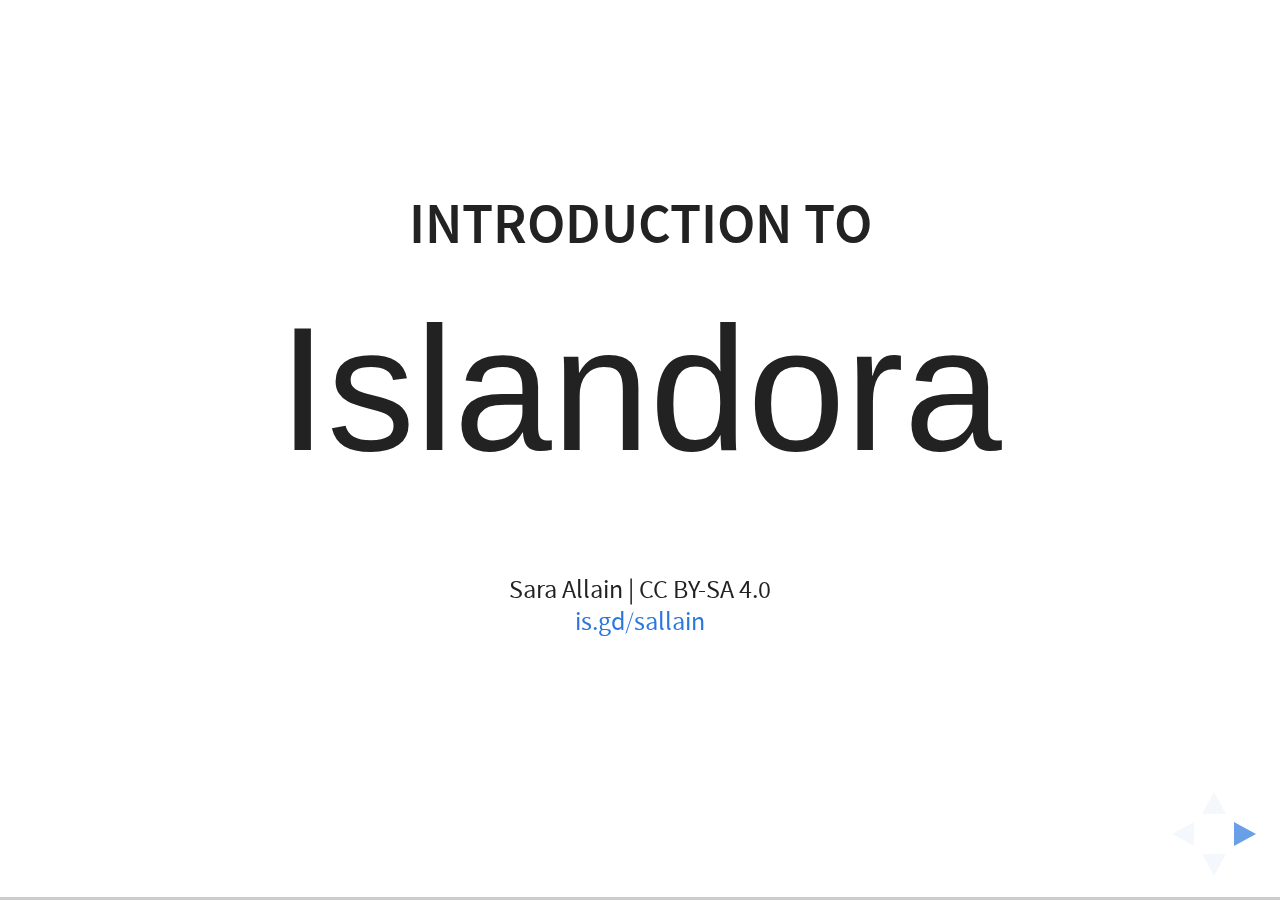
==== index.html @ 7adb41ac "Update index.html" ====
<!doctype html>
<html lang="en">

	<head>
		<meta charset="utf-8">

		<title>Introduction to Islandora</title>

		<meta name="description" content="Introduction to Islandora for the CLGA">
		<meta name="author" content="Sara Allain">

		<meta name="apple-mobile-web-app-capable" content="yes">
		<meta name="apple-mobile-web-app-status-bar-style" content="black-translucent">

		<meta name="viewport" content="width=device-width, initial-scale=1.0, maximum-scale=1.0, user-scalable=no, minimal-ui">

		<link rel="stylesheet" href="css/reveal.css">
		<link rel="stylesheet" href="css/theme/white.css" id="theme">

		<!-- Code syntax highlighting -->
		<link rel="stylesheet" href="lib/css/zenburn.css">

		<!-- Printing and PDF exports -->
		<script>
			var link = document.createElement( 'link' );
			link.rel = 'stylesheet';
			link.type = 'text/css';
			link.href = window.location.search.match( /print-pdf/gi ) ? 'css/print/pdf.css' : 'css/print/paper.css';
			document.getElementsByTagName( 'head' )[0].appendChild( link );
		</script>

		<!--[if lt IE 9]>
		<script src="lib/js/html5shiv.js"></script>
		<![endif]-->
	</head>

	<body>

		<div class="reveal">

			<!-- Any section element inside of this container is displayed as a slide -->
			<div class="slides">
				<section>
					<h3>Introduction to</h3>
					<h1>Islandora</h1>
					<p>
						<br />
						<small>Sara Allain | CC BY-SA 4.0<br /><a href="http://sallain.github.io/intro-to-islandora">is.gd/sallain</a></small>
					</p>
				</section>

				<section>
					<h2>Definition</h2>
					<p>Islandora is an open-source software framework designed to help institutions and organizations and their audiences collaboratively manage and discover digital assets using a best-practices framework.</p>
					<small>- <a href="http://islandora.ca/about">About Islandora</a></small>
				</section>

				<section>
						<section>
							<h2>Open Source</h2>
						</section>

						<section>
							<h2>Islandora is Open Source</h2>
							<p>Anybody with the knowledge, skill, and/or time can contribute to the code, making it better for everyone.</p>
							<p>The non-profit Islandora Foundation oversees its maintenance and development and takes the lead in organizing the community.</p>
							<small>- <a href="http://islandora.ca/about">About Islandora</a></small> <br />
							<img src="img/opensource.png" height="200px">
						</section>

						<section>
							<h2>Islandora is Open Source</h2>
							<p>Open source means that we get to control, at a local level, how we use the software.</p>
							<p>We control the data, the updating, the functionality, and the amount of time and resources that we put into the software.</p>
						</section>

						<section>
							<h2>Islandora is a Community</h2>
							<p>There are a hundreds of installs all over the world where people are working on the software, making it better, and helping each other out.</p>
							<img src="img/map.png" height="400px">
						</section>

						<section>
							<h2>Islandora is a Community</h2>
							<p>Extensive <a href="https://wiki.duraspace.org/display/ISLANDORA6131/Islandora">documentation</a>, an active <a href="https://groups.google.com/forum/#!forum/islandora">Google Group</a> and <a href="http://islandora.ca/help">IRC channel</a>, and expert colleagues around the world can help us work through problems and come up with creative solutions.</p>
							<img src="img/group.png" height="300px">
						</section>
				</section>

				<section>
						<section>
							<h2>Software Framework</h2>
						</section>

						<section>
							<h2>Islandora is a Sandwich</h2>
							<p>It's a bundle of smaller things squished together between two giant open source platforms - Fedora (storage) and Drupal (display).</p>
							<img src="img/burger.png" height="300px">
						</section>

						<section>
							<h2>Islandora is a Sandwich</h2>
							<p><a href="https://www.drupal.org/">Drupal</a> is the website that the rest of the world sees. It's really good at letting us build cool things like galleries, maps, exhibits, and timelines to display the things we store in Fedora.</p>
							<img src="img/drupal.png" height="300px">
						</section>

						<section>
							<h2>Islandora is a Sandwich</h2>
							<p><a href="http://www.fedora-commons.org/">Fedora</a> is where we store all the stuff. It's really good at keeping everything safe and secure.</p>
							<img src="img/fedora.png" height="300px">
						</section>

						<section>
							<h2>Islandora is a Sandwich</h2>
							<p><a href="http://islandora.ca/">Islandora</a> brings Fedora and Drupal together. It adds a ton of important functionality through its solution packs and modules.</p>
							<img src="img/islandora.png" height="200px">
						</section>

						<section>
							<h2>Sandwich Fillings</h2>
							<p>Islandora has solution packs for storing and presenting common types of data.</p>
							<p class="center">
								<a href="https://wiki.duraspace.org/display/ISLANDORA714/Audio+Solution+Pack">Audio</a> &middot
								<a href="https://wiki.duraspace.org/display/ISLANDORA714/Basic+Image+Solution+Pack">Basic Image</a> &middot
								<a href="https://wiki.duraspace.org/display/ISLANDORA714/Book+Solution+Pack">Book</a> &middot
								<a href="https://wiki.duraspace.org/display/ISLANDORA714/Core+Collection+Solution+Pack">Collection</a>
								<br />
								<a href="https://wiki.duraspace.org/display/ISLANDORA714/Compound+Solution+Pack">Compound Object</a> &middot
								<a href="https://wiki.duraspace.org/display/ISLANDORA714/Large+Image+Solution+Pack">Large Image</a> &middot
								<a href="https://wiki.duraspace.org/display/ISLANDORA714/Newspaper+Solution+Pack">Newspaper</a>
								<br />
								<a href="https://wiki.duraspace.org/display/ISLANDORA714/PDF+Solution+Pack">PDF</a> &middot
								<a href="https://wiki.duraspace.org/display/ISLANDORA714/Video+Solution+Pack">Video</a> &middot
								<a href="https://wiki.duraspace.org/display/ISLANDORA714/Web+Archive+Solution+Pack">Web Archive</a>
							</p>
						</section>

						<section>
							<h2>Sandwich Fillings</h2>
							<p>Islandora also has modules that let you perform various actions on that data and/or the attached metadata, such as:</p>
							<p class="center">
								<a href="https://wiki.duraspace.org/display/ISLANDORA714/How+to+Batch+Ingest+Files">Batch ingests</a> &middot
								<a href="https://wiki.duraspace.org/display/ISLANDORA714/Islandora+Viewers">Alternative content displays</a>
								<br />
								Preservation (<a href="https://wiki.duraspace.org/display/ISLANDORA714/Islandora+Checksum">Checksum</a>, <a href="https://wiki.duraspace.org/display/ISLANDORA714/Islandora+FITS">FITS</a>, <a href="https://wiki.duraspace.org/display/ISLANDORA714/Islandora+BagIt">BagIt</a>, <a href="https://wiki.duraspace.org/display/ISLANDORA714/Islandora+PREMIS">PREMIS</a>, etc.)
								<br />
								<a href="https://wiki.duraspace.org/display/ISLANDORA714/Image+Annotation">Image annotation</a> &middot
								<a href="https://wiki.duraspace.org/display/ISLANDORA714/Islandora+OCR">Optical character recognition</a>
								<br />
								And much more!
							</p>
						</section>
				</section>

				<section>
						<section>
							<h2>Digital Assets</h2>
						</section>

						<section>
							<h2>Objects</h2>
							<p>Every piece of content in Islandora is an object. Objects can be containers for other objects.</p>
							<p>Objects relate to each other in a number of ways. An object can be part of a collection (hierarchical) or we can define flat (entity) relationships.</p>
							<img src="img/book.png" height="250px">
						</section>

						<section>
							<h2>Metadata</h2>
							<p>Metadata is information about the object. This can be descriptive, technical, or refer to relationships that the object has with other objects in the repository.</p>
							<p>Islandora was built to use <a href="http://www.loc.gov/standards/mods/">MODS</a>, a flexible schema developed by the Library of Congress for books.</p>
							<img src="img/book.png" height="250px">
						</section>

						<section>
							<h2>Searching</h2>
							<p>A discovery layer that provides robust searching and indexing using <a href="https://wiki.duraspace.org/pages/viewpage.action?pageId=64326523">Solr and GSearch</a>.</p>
							<img src="img/catalog.png" height="300px">
						</section>

				</section>

				<section>

						<section>
							<h2>Collaboratively<br />Manage and Discover</h2>
						</section>

						<section>
							<h2>LGBTQ+ Collaboratory Team</h2>
							<img src="img/clga.png" height="90px"><br />
							<img src="img/uoft.png" height="140px"><br />
							<img src="img/rula.png" height="100px">
						</section>

						<section>
							<h2>LGBTQ+ Collaboratory Team</h2>
							<p>U of T will take care of the technical side of things - configuring the repository, installing any solution packs, modules, and dependencies that you need, and keeping the code up to date and working properly.</p>
						</section>

						<section>
							<h2>LGBTQ+ Collaboratory Team</h2>
							<p>Ryerson is here to train you on digitizing content for ingestion into Islandora and how to create metadata using the MODS forms, as well as helping out with Omeka.</p>
						</section>

						<section>
							<h2>LGBTQ+ Collaboratory Team</h2>
							<p>You add the content! You select items from the archives to digitize, you establish your metadata rules (like a subject vocabulary), and you upload the items into Islandora.</p>
						</section>

						<section>
							<h2>Next Steps</h2>
							<ul>
								<li>Digitization plan: new content vs. migration of existing content, strategic areas of focus</li>
								<li>Local metadata: how will things like subjects and archival locations be entered?</li>
								<li>Website: work with U of T to make any customizations to the Islandora site</li>
						</section>
				</section>

				<section>
					<section class="body">
						<h2>Credits</h2>
					</section>

					<section class="body">
						<h2>Citations</h2>
						<ul>
							<li>Nick Ruest & Kirsta Stapelfeldt, <a href="http://yorkspace.library.yorku.ca/xmlui/handle/10315/28006">Introduction to Islandora</a></li>
							<li>The <a href="http://islandora.ca">Islandora</a> and <a href="http://www.discoverygarden.ca/">Discovery Garden</a> websites, blogs, documentation, and Github repositories</li>
						</ul>
					</section>

					<section class="body">
						<h2>License</h2>
						<p>This presentation is licensed CC BY-SA meaning that it can be copied, redistributed, remixed, transformed, and built upon for any purpose as long as proper attribution is given.</p>
					</section>
				</section>
			</div>

		</div>

		<script src="lib/js/head.min.js"></script>
		<script src="js/reveal.js"></script>

		<script>

			// Full list of configuration options available at:
			// https://github.com/hakimel/reveal.js#configuration
			Reveal.initialize({
				controls: true,
				progress: true,
				history: true,
				center: true,

				transition: 'none', // none/fade/slide/convex/concave/zoom

				// Optional reveal.js plugins
				dependencies: [
					{ src: 'lib/js/classList.js', condition: function() { return !document.body.classList; } },
					{ src: 'plugin/markdown/marked.js', condition: function() { return !!document.querySelector( '[data-markdown]' ); } },
					{ src: 'plugin/markdown/markdown.js', condition: function() { return !!document.querySelector( '[data-markdown]' ); } },
					{ src: 'plugin/highlight/highlight.js', async: true, condition: function() { return !!document.querySelector( 'pre code' ); }, callback: function() { hljs.initHighlightingOnLoad(); } },
					{ src: 'plugin/zoom-js/zoom.js', async: true },
					{ src: 'plugin/notes/notes.js', async: true }
				]
			});

		</script>

	</body>
</html>
---- css/reveal.css ----
/*!
 * reveal.js
 * http://lab.hakim.se/reveal-js
 * MIT licensed
 *
 * Copyright (C) 2015 Hakim El Hattab, http://hakim.se
 */
/*********************************************
 * RESET STYLES
 *********************************************/
html, body, .reveal div, .reveal span, .reveal applet, .reveal object, .reveal iframe,
.reveal h1, .reveal h2, .reveal h3, .reveal h4, .reveal h5, .reveal h6, .reveal p, .reveal blockquote, .reveal pre,
.reveal a, .reveal abbr, .reveal acronym, .reveal address, .reveal big, .reveal cite, .reveal code,
.reveal del, .reveal dfn, .reveal em, .reveal img, .reveal ins, .reveal kbd, .reveal q, .reveal s, .reveal samp,
.reveal small, .reveal strike, .reveal strong, .reveal sub, .reveal sup, .reveal tt, .reveal var,
.reveal b, .reveal u, .reveal center,
.reveal dl, .reveal dt, .reveal dd, .reveal ol, .reveal ul, .reveal li,
.reveal fieldset, .reveal form, .reveal label, .reveal legend,
.reveal table, .reveal caption, .reveal tbody, .reveal tfoot, .reveal thead, .reveal tr, .reveal th, .reveal td,
.reveal article, .reveal aside, .reveal canvas, .reveal details, .reveal embed,
.reveal figure, .reveal figcaption, .reveal footer, .reveal header, .reveal hgroup,
.reveal menu, .reveal nav, .reveal output, .reveal ruby, .reveal section, .reveal summary,
.reveal time, .reveal mark, .reveal audio, video {
  margin: 0;
  padding: 0;
  border: 0;
  font-size: 100%;
  font: inherit;
  vertical-align: baseline; }

.reveal article, .reveal aside, .reveal details, .reveal figcaption, .reveal figure,
.reveal footer, .reveal header, .reveal hgroup, .reveal menu, .reveal nav, .reveal section {
  display: block; }

/*********************************************
 * GLOBAL STYLES
 *********************************************/
html,
body {
  width: 100%;
  height: 100%;
  overflow: hidden; }

body {
  position: relative;
  line-height: 1;
  background-color: #fff;
  color: #000; }

html:-webkit-full-screen-ancestor {
  background-color: inherit; }

html:-moz-full-screen-ancestor {
  background-color: inherit; }

/*********************************************
 * VIEW FRAGMENTS
 *********************************************/
.reveal .slides section .fragment {
  opacity: 0;
  visibility: hidden;
  -webkit-transition: all 0.2s ease;
          transition: all 0.2s ease; }
  .reveal .slides section .fragment.visible {
    opacity: 1;
    visibility: visible; }

.reveal .slides section .fragment.grow {
  opacity: 1;
  visibility: visible; }
  .reveal .slides section .fragment.grow.visible {
    -webkit-transform: scale(1.3);
        -ms-transform: scale(1.3);
            transform: scale(1.3); }

.reveal .slides section .fragment.shrink {
  opacity: 1;
  visibility: visible; }
  .reveal .slides section .fragment.shrink.visible {
    -webkit-transform: scale(0.7);
        -ms-transform: scale(0.7);
            transform: scale(0.7); }

.reveal .slides section .fragment.zoom-in {
  -webkit-transform: scale(0.1);
      -ms-transform: scale(0.1);
          transform: scale(0.1); }
  .reveal .slides section .fragment.zoom-in.visible {
    -webkit-transform: none;
        -ms-transform: none;
            transform: none; }

.reveal .slides section .fragment.fade-out {
  opacity: 1;
  visibility: visible; }
  .reveal .slides section .fragment.fade-out.visible {
    opacity: 0;
    visibility: hidden; }

.reveal .slides section .fragment.semi-fade-out {
  opacity: 1;
  visibility: visible; }
  .reveal .slides section .fragment.semi-fade-out.visible {
    opacity: 0.5;
    visibility: visible; }

.reveal .slides section .fragment.strike {
  opacity: 1;
  visibility: visible; }
  .reveal .slides section .fragment.strike.visible {
    text-decoration: line-through; }

.reveal .slides section .fragment.current-visible {
  opacity: 0;
  visibility: hidden; }
  .reveal .slides section .fragment.current-visible.current-fragment {
    opacity: 1;
    visibility: visible; }

.reveal .slides section .fragment.highlight-red,
.reveal .slides section .fragment.highlight-current-red,
.reveal .slides section .fragment.highlight-green,
.reveal .slides section .fragment.highlight-current-green,
.reveal .slides section .fragment.highlight-blue,
.reveal .slides section .fragment.highlight-current-blue {
  opacity: 1;
  visibility: visible; }

.reveal .slides section .fragment.highlight-red.visible {
  color: #ff2c2d; }

.reveal .slides section .fragment.highlight-green.visible {
  color: #17ff2e; }

.reveal .slides section .fragment.highlight-blue.visible {
  color: #1b91ff; }

.reveal .slides section .fragment.highlight-current-red.current-fragment {
  color: #ff2c2d; }

.reveal .slides section .fragment.highlight-current-green.current-fragment {
  color: #17ff2e; }

.reveal .slides section .fragment.highlight-current-blue.current-fragment {
  color: #1b91ff; }

/*********************************************
 * DEFAULT ELEMENT STYLES
 *********************************************/
/* Fixes issue in Chrome where italic fonts did not appear when printing to PDF */
.reveal:after {
  content: '';
  font-style: italic; }

.reveal iframe {
  z-index: 1; }

/** Prevents layering issues in certain browser/transition combinations */
.reveal a {
  position: relative; }

.reveal .stretch {
  max-width: none;
  max-height: none; }

.reveal pre.stretch code {
  height: 100%;
  max-height: 100%;
  box-sizing: border-box; }

/*********************************************
 * CONTROLS
 *********************************************/
.reveal .controls {
  display: none;
  position: fixed;
  width: 110px;
  height: 110px;
  z-index: 30;
  right: 10px;
  bottom: 10px;
  -webkit-user-select: none; }

.reveal .controls button {
  padding: 0;
  position: absolute;
  opacity: 0.05;
  width: 0;
  height: 0;
  background-color: transparent;
  border: 12px solid transparent;
  -webkit-transform: scale(0.9999);
      -ms-transform: scale(0.9999);
          transform: scale(0.9999);
  -webkit-transition: all 0.2s ease;
          transition: all 0.2s ease;
  -webkit-appearance: none;
  -webkit-tap-highlight-color: transparent; }

.reveal .controls .enabled {
  opacity: 0.7;
  cursor: pointer; }

.reveal .controls .enabled:active {
  margin-top: 1px; }

.reveal .controls .navigate-left {
  top: 42px;
  border-right-width: 22px;
  border-right-color: #000; }

.reveal .controls .navigate-left.fragmented {
  opacity: 0.3; }

.reveal .controls .navigate-right {
  left: 74px;
  top: 42px;
  border-left-width: 22px;
  border-left-color: #000; }

.reveal .controls .navigate-right.fragmented {
  opacity: 0.3; }

.reveal .controls .navigate-up {
  left: 42px;
  border-bottom-width: 22px;
  border-bottom-color: #000; }

.reveal .controls .navigate-up.fragmented {
  opacity: 0.3; }

.reveal .controls .navigate-down {
  left: 42px;
  top: 74px;
  border-top-width: 22px;
  border-top-color: #000; }

.reveal .controls .navigate-down.fragmented {
  opacity: 0.3; }

/*********************************************
 * PROGRESS BAR
 *********************************************/
.reveal .progress {
  position: fixed;
  display: none;
  height: 3px;
  width: 100%;
  bottom: 0;
  left: 0;
  z-index: 10;
  background-color: rgba(0, 0, 0, 0.2); }

.reveal .progress:after {
  content: '';
  display: block;
  position: absolute;
  height: 20px;
  width: 100%;
  top: -20px; }

.reveal .progress span {
  display: block;
  height: 100%;
  width: 0px;
  background-color: #000;
  -webkit-transition: width 800ms cubic-bezier(0.26, 0.86, 0.44, 0.985);
          transition: width 800ms cubic-bezier(0.26, 0.86, 0.44, 0.985); }

/*********************************************
 * SLIDE NUMBER
 *********************************************/
.reveal .slide-number {
  position: fixed;
  display: block;
  right: 15px;
  bottom: 15px;
  opacity: 0.5;
  z-index: 31;
  font-size: 12px; }

/*********************************************
 * SLIDES
 *********************************************/
.reveal {
  position: relative;
  width: 100%;
  height: 100%;
  overflow: hidden;
  -ms-touch-action: none;
      touch-action: none; }

.reveal .slides {
  position: absolute;
  width: 100%;
  height: 100%;
  top: 0;
  right: 0;
  bottom: 0;
  left: 0;
  margin: auto;
  overflow: visible;
  z-index: 1;
  text-align: center;
  -webkit-perspective: 600px;
          perspective: 600px;
  -webkit-perspective-origin: 50% 40%;
          perspective-origin: 50% 40%; }

.reveal .slides > section {
  -ms-perspective: 600px; }

.reveal .slides > section,
.reveal .slides > section > section {
  display: none;
  position: absolute;
  width: 100%;
  padding: 20px 0px;
  z-index: 10;
  -webkit-transform-style: preserve-3d;
          transform-style: preserve-3d;
  -webkit-transition: -webkit-transform-origin 800ms cubic-bezier(0.26, 0.86, 0.44, 0.985), -webkit-transform 800ms cubic-bezier(0.26, 0.86, 0.44, 0.985), visibility 800ms cubic-bezier(0.26, 0.86, 0.44, 0.985), opacity 800ms cubic-bezier(0.26, 0.86, 0.44, 0.985);
          transition: -ms-transform-origin 800ms cubic-bezier(0.26, 0.86, 0.44, 0.985), transform 800ms cubic-bezier(0.26, 0.86, 0.44, 0.985), visibility 800ms cubic-bezier(0.26, 0.86, 0.44, 0.985), opacity 800ms cubic-bezier(0.26, 0.86, 0.44, 0.985);
          transition: transform-origin 800ms cubic-bezier(0.26, 0.86, 0.44, 0.985), transform 800ms cubic-bezier(0.26, 0.86, 0.44, 0.985), visibility 800ms cubic-bezier(0.26, 0.86, 0.44, 0.985), opacity 800ms cubic-bezier(0.26, 0.86, 0.44, 0.985); }

/* Global transition speed settings */
.reveal[data-transition-speed="fast"] .slides section {
  -webkit-transition-duration: 400ms;
          transition-duration: 400ms; }

.reveal[data-transition-speed="slow"] .slides section {
  -webkit-transition-duration: 1200ms;
          transition-duration: 1200ms; }

/* Slide-specific transition speed overrides */
.reveal .slides section[data-transition-speed="fast"] {
  -webkit-transition-duration: 400ms;
          transition-duration: 400ms; }

.reveal .slides section[data-transition-speed="slow"] {
  -webkit-transition-duration: 1200ms;
          transition-duration: 1200ms; }

.reveal .slides > section.stack {
  padding-top: 0;
  padding-bottom: 0; }

.reveal .slides > section.present,
.reveal .slides > section > section.present {
  display: block;
  z-index: 11;
  opacity: 1; }

.reveal.center,
.reveal.center .slides,
.reveal.center .slides section {
  min-height: 0 !important; }

/* Don't allow interaction with invisible slides */
.reveal .slides > section.future,
.reveal .slides > section > section.future,
.reveal .slides > section.past,
.reveal .slides > section > section.past {
  pointer-events: none; }

.reveal.overview .slides > section,
.reveal.overview .slides > section > section {
  pointer-events: auto; }

.reveal .slides > section.past,
.reveal .slides > section.future,
.reveal .slides > section > section.past,
.reveal .slides > section > section.future {
  opacity: 0; }

/*********************************************
 * Mixins for readability of transitions
 *********************************************/
/*********************************************
 * SLIDE TRANSITION
 * Aliased 'linear' for backwards compatibility
 *********************************************/
.reveal.slide section {
  -webkit-backface-visibility: hidden;
          backface-visibility: hidden; }

.reveal .slides > section[data-transition=slide].past,
.reveal .slides > section[data-transition~=slide-out].past,
.reveal.slide .slides > section:not([data-transition]).past {
  -webkit-transform: translate(-150%, 0);
      -ms-transform: translate(-150%, 0);
          transform: translate(-150%, 0); }

.reveal .slides > section[data-transition=slide].future,
.reveal .slides > section[data-transition~=slide-in].future,
.reveal.slide .slides > section:not([data-transition]).future {
  -webkit-transform: translate(150%, 0);
      -ms-transform: translate(150%, 0);
          transform: translate(150%, 0); }

.reveal .slides > section > section[data-transition=slide].past,
.reveal .slides > section > section[data-transition~=slide-out].past,
.reveal.slide .slides > section > section:not([data-transition]).past {
  -webkit-transform: translate(0, -150%);
      -ms-transform: translate(0, -150%);
          transform: translate(0, -150%); }

.reveal .slides > section > section[data-transition=slide].future,
.reveal .slides > section > section[data-transition~=slide-in].future,
.reveal.slide .slides > section > section:not([data-transition]).future {
  -webkit-transform: translate(0, 150%);
      -ms-transform: translate(0, 150%);
          transform: translate(0, 150%); }

.reveal.linear section {
  -webkit-backface-visibility: hidden;
          backface-visibility: hidden; }

.reveal .slides > section[data-transition=linear].past,
.reveal .slides > section[data-transition~=linear-out].past,
.reveal.linear .slides > section:not([data-transition]).past {
  -webkit-transform: translate(-150%, 0);
      -ms-transform: translate(-150%, 0);
          transform: translate(-150%, 0); }

.reveal .slides > section[data-transition=linear].future,
.reveal .slides > section[data-transition~=linear-in].future,
.reveal.linear .slides > section:not([data-transition]).future {
  -webkit-transform: translate(150%, 0);
      -ms-transform: translate(150%, 0);
          transform: translate(150%, 0); }

.reveal .slides > section > section[data-transition=linear].past,
.reveal .slides > section > section[data-transition~=linear-out].past,
.reveal.linear .slides > section > section:not([data-transition]).past {
  -webkit-transform: translate(0, -150%);
      -ms-transform: translate(0, -150%);
          transform: translate(0, -150%); }

.reveal .slides > section > section[data-transition=linear].future,
.reveal .slides > section > section[data-transition~=linear-in].future,
.reveal.linear .slides > section > section:not([data-transition]).future {
  -webkit-transform: translate(0, 150%);
      -ms-transform: translate(0, 150%);
          transform: translate(0, 150%); }

/*********************************************
 * CONVEX TRANSITION
 * Aliased 'default' for backwards compatibility
 *********************************************/
.reveal .slides > section[data-transition=default].past,
.reveal .slides > section[data-transition~=default-out].past,
.reveal.default .slides > section:not([data-transition]).past {
  -webkit-transform: translate3d(-100%, 0, 0) rotateY(-90deg) translate3d(-100%, 0, 0);
          transform: translate3d(-100%, 0, 0) rotateY(-90deg) translate3d(-100%, 0, 0); }

.reveal .slides > section[data-transition=default].future,
.reveal .slides > section[data-transition~=default-in].future,
.reveal.default .slides > section:not([data-transition]).future {
  -webkit-transform: translate3d(100%, 0, 0) rotateY(90deg) translate3d(100%, 0, 0);
          transform: translate3d(100%, 0, 0) rotateY(90deg) translate3d(100%, 0, 0); }

.reveal .slides > section > section[data-transition=default].past,
.reveal .slides > section > section[data-transition~=default-out].past,
.reveal.default .slides > section > section:not([data-transition]).past {
  -webkit-transform: translate3d(0, -300px, 0) rotateX(70deg) translate3d(0, -300px, 0);
          transform: translate3d(0, -300px, 0) rotateX(70deg) translate3d(0, -300px, 0); }

.reveal .slides > section > section[data-transition=default].future,
.reveal .slides > section > section[data-transition~=default-in].future,
.reveal.default .slides > section > section:not([data-transition]).future {
  -webkit-transform: translate3d(0, 300px, 0) rotateX(-70deg) translate3d(0, 300px, 0);
          transform: translate3d(0, 300px, 0) rotateX(-70deg) translate3d(0, 300px, 0); }

.reveal .slides > section[data-transition=convex].past,
.reveal .slides > section[data-transition~=convex-out].past,
.reveal.convex .slides > section:not([data-transition]).past {
  -webkit-transform: translate3d(-100%, 0, 0) rotateY(-90deg) translate3d(-100%, 0, 0);
          transform: translate3d(-100%, 0, 0) rotateY(-90deg) translate3d(-100%, 0, 0); }

.reveal .slides > section[data-transition=convex].future,
.reveal .slides > section[data-transition~=convex-in].future,
.reveal.convex .slides > section:not([data-transition]).future {
  -webkit-transform: translate3d(100%, 0, 0) rotateY(90deg) translate3d(100%, 0, 0);
          transform: translate3d(100%, 0, 0) rotateY(90deg) translate3d(100%, 0, 0); }

.reveal .slides > section > section[data-transition=convex].past,
.reveal .slides > section > section[data-transition~=convex-out].past,
.reveal.convex .slides > section > section:not([data-transition]).past {
  -webkit-transform: translate3d(0, -300px, 0) rotateX(70deg) translate3d(0, -300px, 0);
          transform: translate3d(0, -300px, 0) rotateX(70deg) translate3d(0, -300px, 0); }

.reveal .slides > section > section[data-transition=convex].future,
.reveal .slides > section > section[data-transition~=convex-in].future,
.reveal.convex .slides > section > section:not([data-transition]).future {
  -webkit-transform: translate3d(0, 300px, 0) rotateX(-70deg) translate3d(0, 300px, 0);
          transform: translate3d(0, 300px, 0) rotateX(-70deg) translate3d(0, 300px, 0); }

/*********************************************
 * CONCAVE TRANSITION
 *********************************************/
.reveal .slides > section[data-transition=concave].past,
.reveal .slides > section[data-transition~=concave-out].past,
.reveal.concave .slides > section:not([data-transition]).past {
  -webkit-transform: translate3d(-100%, 0, 0) rotateY(90deg) translate3d(-100%, 0, 0);
          transform: translate3d(-100%, 0, 0) rotateY(90deg) translate3d(-100%, 0, 0); }

.reveal .slides > section[data-transition=concave].future,
.reveal .slides > section[data-transition~=concave-in].future,
.reveal.concave .slides > section:not([data-transition]).future {
  -webkit-transform: translate3d(100%, 0, 0) rotateY(-90deg) translate3d(100%, 0, 0);
          transform: translate3d(100%, 0, 0) rotateY(-90deg) translate3d(100%, 0, 0); }

.reveal .slides > section > section[data-transition=concave].past,
.reveal .slides > section > section[data-transition~=concave-out].past,
.reveal.concave .slides > section > section:not([data-transition]).past {
  -webkit-transform: translate3d(0, -80%, 0) rotateX(-70deg) translate3d(0, -80%, 0);
          transform: translate3d(0, -80%, 0) rotateX(-70deg) translate3d(0, -80%, 0); }

.reveal .slides > section > section[data-transition=concave].future,
.reveal .slides > section > section[data-transition~=concave-in].future,
.reveal.concave .slides > section > section:not([data-transition]).future {
  -webkit-transform: translate3d(0, 80%, 0) rotateX(70deg) translate3d(0, 80%, 0);
          transform: translate3d(0, 80%, 0) rotateX(70deg) translate3d(0, 80%, 0); }

/*********************************************
 * ZOOM TRANSITION
 *********************************************/
.reveal .slides section[data-transition=zoom],
.reveal.zoom .slides section:not([data-transition]) {
  -webkit-transition-timing-function: ease;
          transition-timing-function: ease; }

.reveal .slides > section[data-transition=zoom].past,
.reveal .slides > section[data-transition~=zoom-out].past,
.reveal.zoom .slides > section:not([data-transition]).past {
  visibility: hidden;
  -webkit-transform: scale(16);
      -ms-transform: scale(16);
          transform: scale(16); }

.reveal .slides > section[data-transition=zoom].future,
.reveal .slides > section[data-transition~=zoom-in].future,
.reveal.zoom .slides > section:not([data-transition]).future {
  visibility: hidden;
  -webkit-transform: scale(0.2);
      -ms-transform: scale(0.2);
          transform: scale(0.2); }

.reveal .slides > section > section[data-transition=zoom].past,
.reveal .slides > section > section[data-transition~=zoom-out].past,
.reveal.zoom .slides > section > section:not([data-transition]).past {
  -webkit-transform: translate(0, -150%);
      -ms-transform: translate(0, -150%);
          transform: translate(0, -150%); }

.reveal .slides > section > section[data-transition=zoom].future,
.reveal .slides > section > section[data-transition~=zoom-in].future,
.reveal.zoom .slides > section > section:not([data-transition]).future {
  -webkit-transform: translate(0, 150%);
      -ms-transform: translate(0, 150%);
          transform: translate(0, 150%); }

/*********************************************
 * CUBE TRANSITION
 *********************************************/
.reveal.cube .slides {
  -webkit-perspective: 1300px;
          perspective: 1300px; }

.reveal.cube .slides section {
  padding: 30px;
  min-height: 700px;
  -webkit-backface-visibility: hidden;
          backface-visibility: hidden;
  box-sizing: border-box; }

.reveal.center.cube .slides section {
  min-height: 0; }

.reveal.cube .slides section:not(.stack):before {
  content: '';
  position: absolute;
  display: block;
  width: 100%;
  height: 100%;
  left: 0;
  top: 0;
  background: rgba(0, 0, 0, 0.1);
  border-radius: 4px;
  -webkit-transform: translateZ(-20px);
          transform: translateZ(-20px); }

.reveal.cube .slides section:not(.stack):after {
  content: '';
  position: absolute;
  display: block;
  width: 90%;
  height: 30px;
  left: 5%;
  bottom: 0;
  background: none;
  z-index: 1;
  border-radius: 4px;
  box-shadow: 0px 95px 25px rgba(0, 0, 0, 0.2);
  -webkit-transform: translateZ(-90px) rotateX(65deg);
          transform: translateZ(-90px) rotateX(65deg); }

.reveal.cube .slides > section.stack {
  padding: 0;
  background: none; }

.reveal.cube .slides > section.past {
  -webkit-transform-origin: 100% 0%;
      -ms-transform-origin: 100% 0%;
          transform-origin: 100% 0%;
  -webkit-transform: translate3d(-100%, 0, 0) rotateY(-90deg);
          transform: translate3d(-100%, 0, 0) rotateY(-90deg); }

.reveal.cube .slides > section.future {
  -webkit-transform-origin: 0% 0%;
      -ms-transform-origin: 0% 0%;
          transform-origin: 0% 0%;
  -webkit-transform: translate3d(100%, 0, 0) rotateY(90deg);
          transform: translate3d(100%, 0, 0) rotateY(90deg); }

.reveal.cube .slides > section > section.past {
  -webkit-transform-origin: 0% 100%;
      -ms-transform-origin: 0% 100%;
          transform-origin: 0% 100%;
  -webkit-transform: translate3d(0, -100%, 0) rotateX(90deg);
          transform: translate3d(0, -100%, 0) rotateX(90deg); }

.reveal.cube .slides > section > section.future {
  -webkit-transform-origin: 0% 0%;
      -ms-transform-origin: 0% 0%;
          transform-origin: 0% 0%;
  -webkit-transform: translate3d(0, 100%, 0) rotateX(-90deg);
          transform: translate3d(0, 100%, 0) rotateX(-90deg); }

/*********************************************
 * PAGE TRANSITION
 *********************************************/
.reveal.page .slides {
  -webkit-perspective-origin: 0% 50%;
          perspective-origin: 0% 50%;
  -webkit-perspective: 3000px;
          perspective: 3000px; }

.reveal.page .slides section {
  padding: 30px;
  min-height: 700px;
  box-sizing: border-box; }

.reveal.page .slides section.past {
  z-index: 12; }

.reveal.page .slides section:not(.stack):before {
  content: '';
  position: absolute;
  display: block;
  width: 100%;
  height: 100%;
  left: 0;
  top: 0;
  background: rgba(0, 0, 0, 0.1);
  -webkit-transform: translateZ(-20px);
          transform: translateZ(-20px); }

.reveal.page .slides section:not(.stack):after {
  content: '';
  position: absolute;
  display: block;
  width: 90%;
  height: 30px;
  left: 5%;
  bottom: 0;
  background: none;
  z-index: 1;
  border-radius: 4px;
  box-shadow: 0px 95px 25px rgba(0, 0, 0, 0.2);
  -webkit-transform: translateZ(-90px) rotateX(65deg); }

.reveal.page .slides > section.stack {
  padding: 0;
  background: none; }

.reveal.page .slides > section.past {
  -webkit-transform-origin: 0% 0%;
      -ms-transform-origin: 0% 0%;
          transform-origin: 0% 0%;
  -webkit-transform: translate3d(-40%, 0, 0) rotateY(-80deg);
          transform: translate3d(-40%, 0, 0) rotateY(-80deg); }

.reveal.page .slides > section.future {
  -webkit-transform-origin: 100% 0%;
      -ms-transform-origin: 100% 0%;
          transform-origin: 100% 0%;
  -webkit-transform: translate3d(0, 0, 0);
          transform: translate3d(0, 0, 0); }

.reveal.page .slides > section > section.past {
  -webkit-transform-origin: 0% 0%;
      -ms-transform-origin: 0% 0%;
          transform-origin: 0% 0%;
  -webkit-transform: translate3d(0, -40%, 0) rotateX(80deg);
          transform: translate3d(0, -40%, 0) rotateX(80deg); }

.reveal.page .slides > section > section.future {
  -webkit-transform-origin: 0% 100%;
      -ms-transform-origin: 0% 100%;
          transform-origin: 0% 100%;
  -webkit-transform: translate3d(0, 0, 0);
          transform: translate3d(0, 0, 0); }

/*********************************************
 * FADE TRANSITION
 *********************************************/
.reveal .slides section[data-transition=fade],
.reveal.fade .slides section:not([data-transition]),
.reveal.fade .slides > section > section:not([data-transition]) {
  -webkit-transform: none;
      -ms-transform: none;
          transform: none;
  -webkit-transition: opacity 0.5s;
          transition: opacity 0.5s; }

.reveal.fade.overview .slides section,
.reveal.fade.overview .slides > section > section {
  -webkit-transition: none;
          transition: none; }

/*********************************************
 * NO TRANSITION
 *********************************************/
.reveal .slides section[data-transition=none],
.reveal.none .slides section:not([data-transition]) {
  -webkit-transform: none;
      -ms-transform: none;
          transform: none;
  -webkit-transition: none;
          transition: none; }

/*********************************************
 * PAUSED MODE
 *********************************************/
.reveal .pause-overlay {
  position: absolute;
  top: 0;
  left: 0;
  width: 100%;
  height: 100%;
  background: black;
  visibility: hidden;
  opacity: 0;
  z-index: 100;
  -webkit-transition: all 1s ease;
          transition: all 1s ease; }

.reveal.paused .pause-overlay {
  visibility: visible;
  opacity: 1; }

/*********************************************
 * FALLBACK
 *********************************************/
.no-transforms {
  overflow-y: auto; }

.no-transforms .reveal .slides {
  position: relative;
  width: 80%;
  height: auto !important;
  top: 0;
  left: 50%;
  margin: 0;
  text-align: center; }

.no-transforms .reveal .controls,
.no-transforms .reveal .progress {
  display: none !important; }

.no-transforms .reveal .slides section {
  display: block !important;
  opacity: 1 !important;
  position: relative !important;
  height: auto;
  min-height: 0;
  top: 0;
  left: -50%;
  margin: 70px 0;
  -webkit-transform: none;
      -ms-transform: none;
          transform: none; }

.no-transforms .reveal .slides section section {
  left: 0; }

.reveal .no-transition,
.reveal .no-transition * {
  -webkit-transition: none !important;
          transition: none !important; }

/*********************************************
 * PER-SLIDE BACKGROUNDS
 *********************************************/
.reveal .backgrounds {
  position: absolute;
  width: 100%;
  height: 100%;
  top: 0;
  left: 0;
  -webkit-perspective: 600px;
          perspective: 600px; }

.reveal .slide-background {
  display: none;
  position: absolute;
  width: 100%;
  height: 100%;
  opacity: 0;
  visibility: hidden;
  background-color: transparent;
  background-position: 50% 50%;
  background-repeat: no-repeat;
  background-size: cover;
  -webkit-transition: all 800ms cubic-bezier(0.26, 0.86, 0.44, 0.985);
          transition: all 800ms cubic-bezier(0.26, 0.86, 0.44, 0.985); }

.reveal .slide-background.stack {
  display: block; }

.reveal .slide-background.present {
  opacity: 1;
  visibility: visible; }

.print-pdf .reveal .slide-background {
  opacity: 1 !important;
  visibility: visible !important; }

/* Video backgrounds */
.reveal .slide-background video {
  position: absolute;
  width: 100%;
  height: 100%;
  max-width: none;
  max-height: none;
  top: 0;
  left: 0; }

/* Immediate transition style */
.reveal[data-background-transition=none] > .backgrounds .slide-background,
.reveal > .backgrounds .slide-background[data-background-transition=none] {
  -webkit-transition: none;
          transition: none; }

/* Slide */
.reveal[data-background-transition=slide] > .backgrounds .slide-background,
.reveal > .backgrounds .slide-background[data-background-transition=slide] {
  opacity: 1;
  -webkit-backface-visibility: hidden;
          backface-visibility: hidden; }

.reveal[data-background-transition=slide] > .backgrounds .slide-background.past,
.reveal > .backgrounds .slide-background.past[data-background-transition=slide] {
  -webkit-transform: translate(-100%, 0);
      -ms-transform: translate(-100%, 0);
          transform: translate(-100%, 0); }

.reveal[data-background-transition=slide] > .backgrounds .slide-background.future,
.reveal > .backgrounds .slide-background.future[data-background-transition=slide] {
  -webkit-transform: translate(100%, 0);
      -ms-transform: translate(100%, 0);
          transform: translate(100%, 0); }

.reveal[data-background-transition=slide] > .backgrounds .slide-background > .slide-background.past,
.reveal > .backgrounds .slide-background > .slide-background.past[data-background-transition=slide] {
  -webkit-transform: translate(0, -100%);
      -ms-transform: translate(0, -100%);
          transform: translate(0, -100%); }

.reveal[data-background-transition=slide] > .backgrounds .slide-background > .slide-background.future,
.reveal > .backgrounds .slide-background > .slide-background.future[data-background-transition=slide] {
  -webkit-transform: translate(0, 100%);
      -ms-transform: translate(0, 100%);
          transform: translate(0, 100%); }

/* Convex */
.reveal[data-background-transition=convex] > .backgrounds .slide-background.past,
.reveal > .backgrounds .slide-background.past[data-background-transition=convex] {
  opacity: 0;
  -webkit-transform: translate3d(-100%, 0, 0) rotateY(-90deg) translate3d(-100%, 0, 0);
          transform: translate3d(-100%, 0, 0) rotateY(-90deg) translate3d(-100%, 0, 0); }

.reveal[data-background-transition=convex] > .backgrounds .slide-background.future,
.reveal > .backgrounds .slide-background.future[data-background-transition=convex] {
  opacity: 0;
  -webkit-transform: translate3d(100%, 0, 0) rotateY(90deg) translate3d(100%, 0, 0);
          transform: translate3d(100%, 0, 0) rotateY(90deg) translate3d(100%, 0, 0); }

.reveal[data-background-transition=convex] > .backgrounds .slide-background > .slide-background.past,
.reveal > .backgrounds .slide-background > .slide-background.past[data-background-transition=convex] {
  opacity: 0;
  -webkit-transform: translate3d(0, -100%, 0) rotateX(90deg) translate3d(0, -100%, 0);
          transform: translate3d(0, -100%, 0) rotateX(90deg) translate3d(0, -100%, 0); }

.reveal[data-background-transition=convex] > .backgrounds .slide-background > .slide-background.future,
.reveal > .backgrounds .slide-background > .slide-background.future[data-background-transition=convex] {
  opacity: 0;
  -webkit-transform: translate3d(0, 100%, 0) rotateX(-90deg) translate3d(0, 100%, 0);
          transform: translate3d(0, 100%, 0) rotateX(-90deg) translate3d(0, 100%, 0); }

/* Concave */
.reveal[data-background-transition=concave] > .backgrounds .slide-background.past,
.reveal > .backgrounds .slide-background.past[data-background-transition=concave] {
  opacity: 0;
  -webkit-transform: translate3d(-100%, 0, 0) rotateY(90deg) translate3d(-100%, 0, 0);
          transform: translate3d(-100%, 0, 0) rotateY(90deg) translate3d(-100%, 0, 0); }

.reveal[data-background-transition=concave] > .backgrounds .slide-background.future,
.reveal > .backgrounds .slide-background.future[data-background-transition=concave] {
  opacity: 0;
  -webkit-transform: translate3d(100%, 0, 0) rotateY(-90deg) translate3d(100%, 0, 0);
          transform: translate3d(100%, 0, 0) rotateY(-90deg) translate3d(100%, 0, 0); }

.reveal[data-background-transition=concave] > .backgrounds .slide-background > .slide-background.past,
.reveal > .backgrounds .slide-background > .slide-background.past[data-background-transition=concave] {
  opacity: 0;
  -webkit-transform: translate3d(0, -100%, 0) rotateX(-90deg) translate3d(0, -100%, 0);
          transform: translate3d(0, -100%, 0) rotateX(-90deg) translate3d(0, -100%, 0); }

.reveal[data-background-transition=concave] > .backgrounds .slide-background > .slide-background.future,
.reveal > .backgrounds .slide-background > .slide-background.future[data-background-transition=concave] {
  opacity: 0;
  -webkit-transform: translate3d(0, 100%, 0) rotateX(90deg) translate3d(0, 100%, 0);
          transform: translate3d(0, 100%, 0) rotateX(90deg) translate3d(0, 100%, 0); }

/* Zoom */
.reveal[data-background-transition=zoom] > .backgrounds .slide-background,
.reveal > .backgrounds .slide-background[data-background-transition=zoom] {
  -webkit-transition-timing-function: ease;
          transition-timing-function: ease; }

.reveal[data-background-transition=zoom] > .backgrounds .slide-background.past,
.reveal > .backgrounds .slide-background.past[data-background-transition=zoom] {
  opacity: 0;
  visibility: hidden;
  -webkit-transform: scale(16);
      -ms-transform: scale(16);
          transform: scale(16); }

.reveal[data-background-transition=zoom] > .backgrounds .slide-background.future,
.reveal > .backgrounds .slide-background.future[data-background-transition=zoom] {
  opacity: 0;
  visibility: hidden;
  -webkit-transform: scale(0.2);
      -ms-transform: scale(0.2);
          transform: scale(0.2); }

.reveal[data-background-transition=zoom] > .backgrounds .slide-background > .slide-background.past,
.reveal > .backgrounds .slide-background > .slide-background.past[data-background-transition=zoom] {
  opacity: 0;
  visibility: hidden;
  -webkit-transform: scale(16);
      -ms-transform: scale(16);
          transform: scale(16); }

.reveal[data-background-transition=zoom] > .backgrounds .slide-background > .slide-background.future,
.reveal > .backgrounds .slide-background > .slide-background.future[data-background-transition=zoom] {
  opacity: 0;
  visibility: hidden;
  -webkit-transform: scale(0.2);
      -ms-transform: scale(0.2);
          transform: scale(0.2); }

/* Global transition speed settings */
.reveal[data-transition-speed="fast"] > .backgrounds .slide-background {
  -webkit-transition-duration: 400ms;
          transition-duration: 400ms; }

.reveal[data-transition-speed="slow"] > .backgrounds .slide-background {
  -webkit-transition-duration: 1200ms;
          transition-duration: 1200ms; }

/*********************************************
 * OVERVIEW
 *********************************************/
.reveal.overview {
  -webkit-perspective-origin: 50% 50%;
          perspective-origin: 50% 50%;
  -webkit-perspective: 700px;
          perspective: 700px; }
  .reveal.overview .slides section {
    height: 700px;
    opacity: 1 !important;
    overflow: hidden;
    visibility: visible !important;
    cursor: pointer;
    box-sizing: border-box; }
  .reveal.overview .slides section:hover,
  .reveal.overview .slides section.present {
    outline: 10px solid rgba(150, 150, 150, 0.4);
    outline-offset: 10px; }
  .reveal.overview .slides section .fragment {
    opacity: 1;
    -webkit-transition: none;
            transition: none; }
  .reveal.overview .slides section:after,
  .reveal.overview .slides section:before {
    display: none !important; }
  .reveal.overview .slides > section.stack {
    padding: 0;
    top: 0 !important;
    background: none;
    outline: none;
    overflow: visible; }
  .reveal.overview .backgrounds {
    -webkit-perspective: inherit;
            perspective: inherit; }
  .reveal.overview .backgrounds .slide-background {
    opacity: 1;
    visibility: visible;
    outline: 10px solid rgba(150, 150, 150, 0.1);
    outline-offset: 10px; }

.reveal.overview .slides section,
.reveal.overview-deactivating .slides section {
  -webkit-transition: none;
          transition: none; }

.reveal.overview .backgrounds .slide-background,
.reveal.overview-deactivating .backgrounds .slide-background {
  -webkit-transition: none;
          transition: none; }

.reveal.overview-animated .slides {
  -webkit-transition: -webkit-transform 0.4s ease;
          transition: transform 0.4s ease; }

/*********************************************
 * RTL SUPPORT
 *********************************************/
.reveal.rtl .slides,
.reveal.rtl .slides h1,
.reveal.rtl .slides h2,
.reveal.rtl .slides h3,
.reveal.rtl .slides h4,
.reveal.rtl .slides h5,
.reveal.rtl .slides h6 {
  direction: rtl;
  font-family: sans-serif; }

.reveal.rtl pre,
.reveal.rtl code {
  direction: ltr; }

.reveal.rtl ol,
.reveal.rtl ul {
  text-align: right; }

.reveal.rtl .progress span {
  float: right; }

/*********************************************
 * PARALLAX BACKGROUND
 *********************************************/
.reveal.has-parallax-background .backgrounds {
  -webkit-transition: all 0.8s ease;
          transition: all 0.8s ease; }

/* Global transition speed settings */
.reveal.has-parallax-background[data-transition-speed="fast"] .backgrounds {
  -webkit-transition-duration: 400ms;
          transition-duration: 400ms; }

.reveal.has-parallax-background[data-transition-speed="slow"] .backgrounds {
  -webkit-transition-duration: 1200ms;
          transition-duration: 1200ms; }

/*********************************************
 * LINK PREVIEW OVERLAY
 *********************************************/
.reveal .overlay {
  position: absolute;
  top: 0;
  left: 0;
  width: 100%;
  height: 100%;
  z-index: 1000;
  background: rgba(0, 0, 0, 0.9);
  opacity: 0;
  visibility: hidden;
  -webkit-transition: all 0.3s ease;
          transition: all 0.3s ease; }

.reveal .overlay.visible {
  opacity: 1;
  visibility: visible; }

.reveal .overlay .spinner {
  position: absolute;
  display: block;
  top: 50%;
  left: 50%;
  width: 32px;
  height: 32px;
  margin: -16px 0 0 -16px;
  z-index: 10;
  background-image: url([data-uri]%2F%2F%2F6%2Bvr8nJybW1tcDAwOjo6Nvb26ioqKOjo7Ozs%2FLy8vz8%2FAAAAAAAAAAAACH%2FC05FVFNDQVBFMi4wAwEAAAAh%2FhpDcmVhdGVkIHdpdGggYWpheGxvYWQuaW5mbwAh%[base64]%2FV%2FnmOM82XiHRLYKhKP1oZmADdEAAAh%2BQQJCgAAACwAAAAAIAAgAAAE6hDISWlZpOrNp1lGNRSdRpDUolIGw5RUYhhHukqFu8DsrEyqnWThGvAmhVlteBvojpTDDBUEIFwMFBRAmBkSgOrBFZogCASwBDEY%2FCZSg7GSE0gSCjQBMVG023xWBhklAnoEdhQEfyNqMIcKjhRsjEdnezB%2BA4k8gTwJhFuiW4dokXiloUepBAp5qaKpp6%2BHo7aWW54wl7obvEe0kRuoplCGepwSx2jJvqHEmGt6whJpGpfJCHmOoNHKaHx61WiSR92E4lbFoq%2BB6QDtuetcaBPnW6%2BO7wDHpIiK9SaVK5GgV543tzjgGcghAgAh%[base64]%2B%2BG%2Bw48edZPK%2BM6hLJpQg484enXIdQFSS1u6UhksENEQAAIfkECQoAAAAsAAAAACAAIAAABOcQyEmpGKLqzWcZRVUQnZYg1aBSh2GUVEIQ2aQOE%2BG%2BcD4ntpWkZQj1JIiZIogDFFyHI0UxQwFugMSOFIPJftfVAEoZLBbcLEFhlQiqGp1Vd140AUklUN3eCA51C1EWMzMCezCBBmkxVIVHBWd3HHl9JQOIJSdSnJ0TDKChCwUJjoWMPaGqDKannasMo6WnM562R5YluZRwur0wpgqZE7NKUm%2BFNRPIhjBJxKZteWuIBMN4zRMIVIhffcgojwCF117i4nlLnY5ztRLsnOk%2BaV%2BoJY7V7m76PdkS4trKcdg0Zc0tTcKkRAAAIfkECQoAAAAsAAAAACAAIAAABO4QyEkpKqjqzScpRaVkXZWQEximw1BSCUEIlDohrft6cpKCk5xid5MNJTaAIkekKGQkWyKHkvhKsR7ARmitkAYDYRIbUQRQjWBwJRzChi9CRlBcY1UN4g0%[base64]%[base64]%2BE71SRQeyqUToLA7VxF0JDyIQh%2FMVVPMt1ECZlfcjZJ9mIKoaTl1MRIl5o4CUKXOwmyrCInCKqcWtvadL2SYhyASyNDJ0uIiRMDjI0Fd30%2FiI2UA5GSS5UDj2l6NoqgOgN4gksEBgYFf0FDqKgHnyZ9OX8HrgYHdHpcHQULXAS2qKpENRg7eAMLC7kTBaixUYFkKAzWAAnLC7FLVxLWDBLKCwaKTULgEwbLA4hJtOkSBNqITT3xEgfLpBtzE%2FjiuL04RGEBgwWhShRgQExHBAAh%2BQQJCgAAACwAAAAAIAAgAAAE7xDISWlSqerNpyJKhWRdlSAVoVLCWk6JKlAqAavhO9UkUHsqlE6CwO1cRdCQ8iEIfzFVTzLdRAmZX3I2SfZiCqGk5dTESJeaOAlClzsJsqwiJwiqnFrb2nS9kmIcgEsjQydLiIlHehhpejaIjzh9eomSjZR%[base64]%2BE71SRQeyqUToLA7VxF0JDyIQh%[base64]%2BE71SRQeyqUToLA7VxF0JDyIQh%2FMVVPMt1ECZlfcjZJ9mIKoaTl1MRIl5o4CUKXOwmyrCInCKqcWtvadL2SYhyASyNDJ0uIiUd6GAULDJCRiXo1CpGXDJOUjY%2BYip9DhToJA4RBLwMLCwVDfRgbBAaqqoZ1XBMHswsHtxtFaH1iqaoGNgAIxRpbFAgfPQSqpbgGBqUD1wBXeCYp1AYZ19JJOYgH1KwA4UBvQwXUBxPqVD9L3sbp2BNk2xvvFPJd%2BMFCN6HAAIKgNggY0KtEBAAh%[base64]%2BvsYMDAzZQPC9VCNkDWUhGkuE5PxJNwiUK4UfLzOlD4WvzAHaoG9nxPi5d%2BjYUqfAhhykOFwJWiAAAIfkECQoAAAAsAAAAACAAIAAABPAQyElpUqnqzaciSoVkXVUMFaFSwlpOCcMYlErAavhOMnNLNo8KsZsMZItJEIDIFSkLGQoQTNhIsFehRww2CQLKF0tYGKYSg%2BygsZIuNqJksKgbfgIGepNo2cIUB3V1B3IvNiBYNQaDSTtfhhx0CwVPI0UJe0%2Bbm4g5VgcGoqOcnjmjqDSdnhgEoamcsZuXO1aWQy8KAwOAuTYYGwi7w5h%2BKr0SJ8MFihpNbx%2B4Erq7BYBuzsdiH1jCAzoSfl0rVirNbRXlBBlLX%2BBP0XJLAPGzTkAuAOqb0WT5AH7OcdCm5B8TgRwSRKIHQtaLCwg1RAAAOwAAAAAAAAAAAA%3D%3D);
  visibility: visible;
  opacity: 0.6;
  -webkit-transition: all 0.3s ease;
          transition: all 0.3s ease; }

.reveal .overlay header {
  position: absolute;
  left: 0;
  top: 0;
  width: 100%;
  height: 40px;
  z-index: 2;
  border-bottom: 1px solid #222; }

.reveal .overlay header a {
  display: inline-block;
  width: 40px;
  height: 40px;
  padding: 0 10px;
  float: right;
  opacity: 0.6;
  box-sizing: border-box; }

.reveal .overlay header a:hover {
  opacity: 1; }

.reveal .overlay header a .icon {
  display: inline-block;
  width: 20px;
  height: 20px;
  background-position: 50% 50%;
  background-size: 100%;
  background-repeat: no-repeat; }

.reveal .overlay header a.close .icon {
  background-image: url([data-uri]); }

.reveal .overlay header a.external .icon {
  background-image: url([data-uri]); }

.reveal .overlay .viewport {
  position: absolute;
  top: 40px;
  right: 0;
  bottom: 0;
  left: 0; }

.reveal .overlay.overlay-preview .viewport iframe {
  width: 100%;
  height: 100%;
  max-width: 100%;
  max-height: 100%;
  border: 0;
  opacity: 0;
  visibility: hidden;
  -webkit-transition: all 0.3s ease;
          transition: all 0.3s ease; }

.reveal .overlay.overlay-preview.loaded .viewport iframe {
  opacity: 1;
  visibility: visible; }

.reveal .overlay.overlay-preview.loaded .spinner {
  opacity: 0;
  visibility: hidden;
  -webkit-transform: scale(0.2);
      -ms-transform: scale(0.2);
          transform: scale(0.2); }

.reveal .overlay.overlay-help .viewport {
  overflow: auto;
  color: #fff; }

.reveal .overlay.overlay-help .viewport .viewport-inner {
  width: 600px;
  margin: 0 auto;
  padding: 60px;
  text-align: center;
  letter-spacing: normal; }

.reveal .overlay.overlay-help .viewport .viewport-inner .title {
  font-size: 20px; }

.reveal .overlay.overlay-help .viewport .viewport-inner table {
  border: 1px solid #fff;
  border-collapse: collapse;
  font-size: 14px; }

.reveal .overlay.overlay-help .viewport .viewport-inner table th,
.reveal .overlay.overlay-help .viewport .viewport-inner table td {
  width: 200px;
  padding: 10px;
  border: 1px solid #fff;
  vertical-align: middle; }

.reveal .overlay.overlay-help .viewport .viewport-inner table th {
  padding-top: 20px;
  padding-bottom: 20px; }

/*********************************************
 * PLAYBACK COMPONENT
 *********************************************/
.reveal .playback {
  position: fixed;
  left: 15px;
  bottom: 20px;
  z-index: 30;
  cursor: pointer;
  -webkit-transition: all 400ms ease;
          transition: all 400ms ease; }

.reveal.overview .playback {
  opacity: 0;
  visibility: hidden; }

/*********************************************
 * ROLLING LINKS
 *********************************************/
.reveal .roll {
  display: inline-block;
  line-height: 1.2;
  overflow: hidden;
  vertical-align: top;
  -webkit-perspective: 400px;
          perspective: 400px;
  -webkit-perspective-origin: 50% 50%;
          perspective-origin: 50% 50%; }

.reveal .roll:hover {
  background: none;
  text-shadow: none; }

.reveal .roll span {
  display: block;
  position: relative;
  padding: 0 2px;
  pointer-events: none;
  -webkit-transition: all 400ms ease;
          transition: all 400ms ease;
  -webkit-transform-origin: 50% 0%;
      -ms-transform-origin: 50% 0%;
          transform-origin: 50% 0%;
  -webkit-transform-style: preserve-3d;
          transform-style: preserve-3d;
  -webkit-backface-visibility: hidden;
          backface-visibility: hidden; }

.reveal .roll:hover span {
  background: rgba(0, 0, 0, 0.5);
  -webkit-transform: translate3d(0px, 0px, -45px) rotateX(90deg);
          transform: translate3d(0px, 0px, -45px) rotateX(90deg); }

.reveal .roll span:after {
  content: attr(data-title);
  display: block;
  position: absolute;
  left: 0;
  top: 0;
  padding: 0 2px;
  -webkit-backface-visibility: hidden;
          backface-visibility: hidden;
  -webkit-transform-origin: 50% 0%;
      -ms-transform-origin: 50% 0%;
          transform-origin: 50% 0%;
  -webkit-transform: translate3d(0px, 110%, 0px) rotateX(-90deg);
          transform: translate3d(0px, 110%, 0px) rotateX(-90deg); }

/*********************************************
 * SPEAKER NOTES
 *********************************************/
.reveal aside.notes {
  display: none; }

.reveal .speaker-notes {
  display: none;
  position: absolute;
  width: 70%;
  max-height: 15%;
  left: 15%;
  bottom: 26px;
  padding: 10px;
  z-index: 1;
  font-size: 18px;
  line-height: 1.4;
  color: #fff;
  background-color: rgba(0, 0, 0, 0.5);
  overflow: auto;
  box-sizing: border-box;
  text-align: left;
  font-family: Helvetica, sans-serif;
  -webkit-overflow-scrolling: touch; }

.reveal .speaker-notes.visible:not(:empty) {
  display: block; }

@media screen and (max-width: 1024px) {
  .reveal .speaker-notes {
    font-size: 14px; } }

@media screen and (max-width: 600px) {
  .reveal .speaker-notes {
    width: 90%;
    left: 5%; } }

/*********************************************
 * ZOOM PLUGIN
 *********************************************/
.zoomed .reveal *,
.zoomed .reveal *:before,
.zoomed .reveal *:after {
  -webkit-backface-visibility: visible !important;
          backface-visibility: visible !important; }

.zoomed .reveal .progress,
.zoomed .reveal .controls {
  opacity: 0; }

.zoomed .reveal .roll span {
  background: none; }

.zoomed .reveal .roll span:after {
  visibility: hidden; }
---- css/theme/white.css ----
/**
 * White theme for reveal.js. This is the opposite of the 'black' theme.
 *
 * Copyright (C) 2015 Hakim El Hattab, http://hakim.se
 */
@import url(../../lib/font/source-sans-pro/source-sans-pro.css);
section.has-dark-background, section.has-dark-background h1, section.has-dark-background h2, section.has-dark-background h3, section.has-dark-background h4, section.has-dark-background h5, section.has-dark-background h6 {
  color: #fff; }

/*********************************************
 * GLOBAL STYLES
 *********************************************/
body {
  background: #fff;
  background-color: #fff; }

.reveal {
  font-family: "Source Sans Pro", Helvetica, sans-serif;
  font-size: 38px;
  font-weight: normal;
  color: #222; }

::selection {
  color: #fff;
  background: #98bdef;
  text-shadow: none; }

.reveal .slides > section,
.reveal .slides > section > section {
  line-height: 1.3;
  font-weight: inherit; }

/*********************************************
 * HEADERS
 *********************************************/
.reveal h1,
.reveal h2,
.reveal h3,
.reveal h4,
.reveal h5,
.reveal h6 {
  margin: 0 0 20px 0;
  color: #222;
  font-family: "Source Sans Pro", Helvetica, sans-serif;
  font-weight: 600;
  line-height: 1.2;
  letter-spacing: normal;
  text-transform: uppercase;
  text-shadow: none;
  word-wrap: break-word; }

.reveal h1 {
  font-size: 4em;
  font-weight: normal;
  text-transform: none;
  font-family: "Lobster", Helvetica, sans-serif; }

.reveal h2 {
  font-size: 1.6em; }

.reveal h3 {
  font-size: 1.3em; }

.reveal h4 {
  font-size: 1em; }

.reveal h1 {
  text-shadow: none; }

/*********************************************
 * OTHER
 *********************************************/
.reveal p {
  margin: 20px 0;
  line-height: 1.3; }

/* Ensure certain elements are never larger than the slide itself */
.reveal img,
.reveal video,
.reveal iframe {
  max-width: 95%;
  max-height: 95%; }

.reveal strong,
.reveal b {
  font-weight: bold; }

.reveal em {
  font-style: italic; }

.reveal ol,
.reveal dl,
.reveal ul {
  display: inline-block;
  text-align: left;
  margin: 0 0 0 1em; }

.reveal ol {
  list-style-type: decimal; }

.reveal ul {
  list-style-type: disc; }

.reveal ul ul {
  list-style-type: square; }

.reveal ul ul ul {
  list-style-type: circle; }

.reveal ul ul,
.reveal ul ol,
.reveal ol ol,
.reveal ol ul {
  display: block;
  margin-left: 40px; }

.reveal dt {
  font-weight: bold; }

.reveal dd {
  margin-left: 40px; }

.reveal q,
.reveal blockquote {
  quotes: none; }

.reveal blockquote {
  display: block;
  position: relative;
  width: 70%;
  margin: 20px auto;
  padding: 5px;
  font-style: italic;
  background: rgba(255, 255, 255, 0.05);
  box-shadow: 0px 0px 2px rgba(0, 0, 0, 0.2); }

.reveal blockquote p:first-child,
.reveal blockquote p:last-child {
  display: inline-block; }

.reveal q {
  font-style: italic; }

.reveal pre {
  display: block;
  position: relative;
  width: 90%;
  margin: 20px auto;
  text-align: left;
  font-size: 0.55em;
  font-family: monospace;
  line-height: 1.2em;
  word-wrap: break-word;
  box-shadow: 0px 0px 6px rgba(0, 0, 0, 0.3); }

.reveal code {
  font-family: monospace; }

.reveal pre code {
  display: block;
  padding: 5px;
  overflow: auto;
  max-height: 400px;
  word-wrap: normal; }

.reveal table {
  margin: auto;
  border-collapse: collapse;
  border-spacing: 0; }

.reveal table th {
  font-weight: bold; }

.reveal table th,
.reveal table td {
  text-align: left;
  padding: 0.2em 0.5em 0.2em 0.5em;
  border-bottom: 1px solid; }

.reveal table th[align="center"],
.reveal table td[align="center"] {
  text-align: center; }

.reveal table th[align="right"],
.reveal table td[align="right"] {
  text-align: right; }

.reveal table tr:last-child td {
  border-bottom: none; }

.reveal sup {
  vertical-align: super; }

.reveal sub {
  vertical-align: sub; }

.reveal small {
  display: inline-block;
  font-size: 0.6em;
  line-height: 1.2em;
  vertical-align: top; }

.reveal small * {
  vertical-align: top; }

/*********************************************
 * LINKS
 *********************************************/
.reveal a {
  color: #2a76dd;
  text-decoration: none;
  -webkit-transition: color 0.15s ease;
  -moz-transition: color 0.15s ease;
  transition: color 0.15s ease; }

.reveal a:hover {
  color: #6ca0e8;
  text-shadow: none;
  border: none; }

.reveal .roll span:after {
  color: #fff;
  background: #1a53a1; }

/*********************************************
 * IMAGES
 *********************************************/
.reveal section img {
  margin: 0px;
  background: rgba(255, 255, 255, 0.12); }

.reveal section img.plain {
  border: 0;
  box-shadow: none; }

.reveal a img {
  -webkit-transition: all 0.15s linear;
  -moz-transition: all 0.15s linear;
  transition: all 0.15s linear; }

.reveal a:hover img {
  background: rgba(255, 255, 255, 0.2);
  border-color: #2a76dd;
  box-shadow: 0 0 20px rgba(0, 0, 0, 0.55); }

/*********************************************
 * NAVIGATION CONTROLS
 *********************************************/
.reveal .controls .navigate-left,
.reveal .controls .navigate-left.enabled {
  border-right-color: #2a76dd; }

.reveal .controls .navigate-right,
.reveal .controls .navigate-right.enabled {
  border-left-color: #2a76dd; }

.reveal .controls .navigate-up,
.reveal .controls .navigate-up.enabled {
  border-bottom-color: #2a76dd; }

.reveal .controls .navigate-down,
.reveal .controls .navigate-down.enabled {
  border-top-color: #2a76dd; }

.reveal .controls .navigate-left.enabled:hover {
  border-right-color: #6ca0e8; }

.reveal .controls .navigate-right.enabled:hover {
  border-left-color: #6ca0e8; }

.reveal .controls .navigate-up.enabled:hover {
  border-bottom-color: #6ca0e8; }

.reveal .controls .navigate-down.enabled:hover {
  border-top-color: #6ca0e8; }

/*********************************************
 * PROGRESS BAR
 *********************************************/
.reveal .progress {
  background: rgba(0, 0, 0, 0.2); }

.reveal .progress span {
  background: #2a76dd;
  -webkit-transition: width 800ms cubic-bezier(0.26, 0.86, 0.44, 0.985);
  -moz-transition: width 800ms cubic-bezier(0.26, 0.86, 0.44, 0.985);
  transition: width 800ms cubic-bezier(0.26, 0.86, 0.44, 0.985); }

/*********************************************
 * SLIDE NUMBER
 *********************************************/
.reveal .slide-number {
  color: #2a76dd; }
---- lib/css/zenburn.css ----
/*
Zenburn style from voldmar.ru (c) Vladimir Epifanov <voldmar@voldmar.ru>
based on dark.css by Ivan Sagalaev
*/

.hljs {
  display: block;
  overflow-x: auto;
  padding: 0.5em;
  background: #3f3f3f;
  color: #dcdcdc;
  -webkit-text-size-adjust: none;
}

.hljs-keyword,
.hljs-tag,
.css .hljs-class,
.css .hljs-id,
.lisp .hljs-title,
.nginx .hljs-title,
.hljs-request,
.hljs-status,
.clojure .hljs-attribute {
  color: #e3ceab;
}

.django .hljs-template_tag,
.django .hljs-variable,
.django .hljs-filter .hljs-argument {
  color: #dcdcdc;
}

.hljs-number,
.hljs-date {
  color: #8cd0d3;
}

.dos .hljs-envvar,
.dos .hljs-stream,
.hljs-variable,
.apache .hljs-sqbracket,
.hljs-name {
  color: #efdcbc;
}

.dos .hljs-flow,
.diff .hljs-change,
.python .exception,
.python .hljs-built_in,
.hljs-literal,
.tex .hljs-special {
  color: #efefaf;
}

.diff .hljs-chunk,
.hljs-subst {
  color: #8f8f8f;
}

.dos .hljs-keyword,
.hljs-decorator,
.hljs-title,
.hljs-type,
.diff .hljs-header,
.ruby .hljs-class .hljs-parent,
.apache .hljs-tag,
.nginx .hljs-built_in,
.tex .hljs-command,
.hljs-prompt {
  color: #efef8f;
}

.dos .hljs-winutils,
.ruby .hljs-symbol,
.ruby .hljs-symbol .hljs-string,
.ruby .hljs-string {
  color: #dca3a3;
}

.diff .hljs-deletion,
.hljs-string,
.hljs-tag .hljs-value,
.hljs-preprocessor,
.hljs-pragma,
.hljs-built_in,
.smalltalk .hljs-class,
.smalltalk .hljs-localvars,
.smalltalk .hljs-array,
.css .hljs-rule .hljs-value,
.hljs-attr_selector,
.hljs-pseudo,
.apache .hljs-cbracket,
.tex .hljs-formula,
.coffeescript .hljs-attribute {
  color: #cc9393;
}

.hljs-shebang,
.diff .hljs-addition,
.hljs-comment,
.hljs-annotation,
.hljs-pi,
.hljs-doctype {
  color: #7f9f7f;
}

.coffeescript .javascript,
.javascript .xml,
.tex .hljs-formula,
.xml .javascript,
.xml .vbscript,
.xml .css,
.xml .hljs-cdata {
  opacity: 0.5;
}
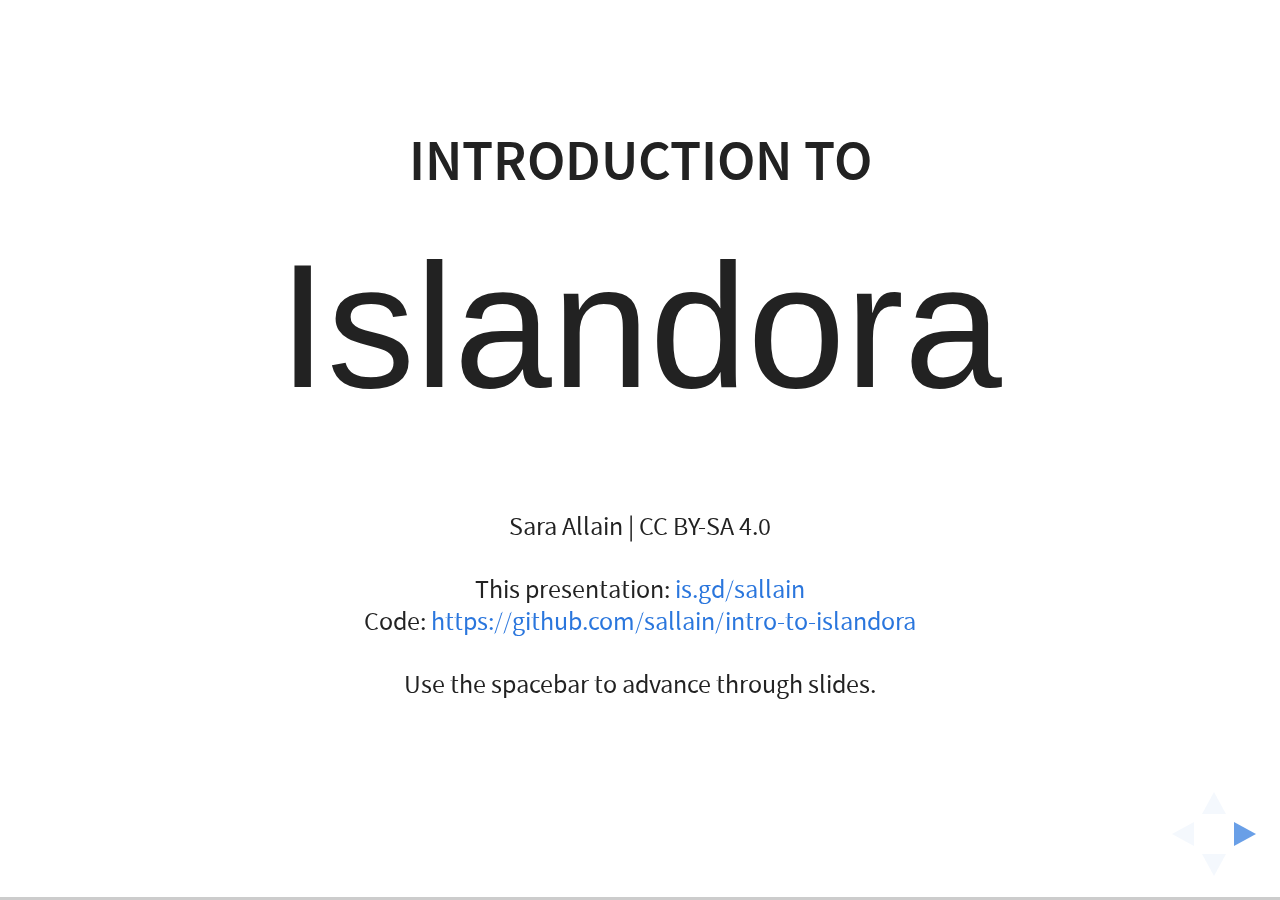
==== commit 8a5024da: "edit" ====
--- a/index.html
+++ b/index.html
@@ -6,7 +6,7 @@
 
 		<title>Introduction to Islandora</title>
 
-		<meta name="description" content="Introduction to Islandora for the CLGA">
+		<meta name="description" content="Introduction to Islandora">
 		<meta name="author" content="Sara Allain">
 
 		<meta name="apple-mobile-web-app-capable" content="yes">
@@ -45,7 +45,7 @@
 					<h1>Islandora</h1>
 					<p>
 						<br />
-						<small>Sara Allain | CC BY-SA 4.0<br /><a href="http://sallain.github.io/intro-to-islandora">is.gd/sallain</a></small>
+						<small>Sara Allain | CC BY-SA 4.0<br /><br />This presentation: <a href="http://sallain.github.io/intro-to-islandora">is.gd/sallain</a><br />Code: <a href="https://github.com/sallain/intro-to-islandora">https://github.com/sallain/intro-to-islandora</a><br /><br />Use the spacebar to advance through slides.</small>
 					</p>
 				</section>
 
@@ -82,7 +82,7 @@
 
 						<section>
 							<h2>Islandora is a Community</h2>
-							<p>Extensive <a href="https://wiki.duraspace.org/display/ISLANDORA6131/Islandora">documentation</a>, an active <a href="https://groups.google.com/forum/#!forum/islandora">Google Group</a> and <a href="http://islandora.ca/help">IRC channel</a>, and expert colleagues around the world can help us work through problems and come up with creative solutions.</p>
+							<p>Extensive <a href="https://wiki.duraspace.org/display/ISLANDORA715/Start">documentation</a>, an active <a href="https://groups.google.com/forum/#!forum/islandora">Google Group</a> and <a href="http://islandora.ca/help">IRC channel</a>, and expert colleagues around the world can help us work through problems and come up with creative solutions.</p>
 							<img src="img/group.png" height="300px">
 						</section>
 				</section>
@@ -94,13 +94,13 @@
 
 						<section>
 							<h2>Islandora is a Sandwich</h2>
-							<p>It's a bundle of smaller things squished together between two giant open source platforms - Fedora (storage) and Drupal (display).</p>
+							<p>It's a bundle of smaller things squished together between two giant open source platforms - Drupal (display) and Fedora (storage).</p>
 							<img src="img/burger.png" height="300px">
 						</section>
 
 						<section>
 							<h2>Islandora is a Sandwich</h2>
-							<p><a href="https://www.drupal.org/">Drupal</a> is the website that the rest of the world sees. It's really good at letting us build cool things like galleries, maps, exhibits, and timelines to display the things we store in Fedora.</p>
+							<p><a href="https://www.drupal.org/">Drupal</a> is the website that the rest of the world sees. It's really good at letting us build  things like websites, blogs, galleries, maps, exhibits, and timelines to display the things we store in Fedora.</p>
 							<img src="img/drupal.png" height="300px">
 						</section>
 
@@ -113,41 +113,46 @@
 						<section>
 							<h2>Islandora is a Sandwich</h2>
 							<p><a href="http://islandora.ca/">Islandora</a> brings Fedora and Drupal together. It adds a ton of important functionality through its solution packs and modules.</p>
-							<img src="img/islandora.png" height="200px">
+							<img src="img/Islandora.png" height="200px">
 						</section>
 
 						<section>
 							<h2>Sandwich Fillings</h2>
 							<p>Islandora has solution packs for storing and presenting common types of data.</p>
 							<p class="center">
-								<a href="https://wiki.duraspace.org/display/ISLANDORA714/Audio+Solution+Pack">Audio</a> &middot
-								<a href="https://wiki.duraspace.org/display/ISLANDORA714/Basic+Image+Solution+Pack">Basic Image</a> &middot
-								<a href="https://wiki.duraspace.org/display/ISLANDORA714/Book+Solution+Pack">Book</a> &middot
-								<a href="https://wiki.duraspace.org/display/ISLANDORA714/Core+Collection+Solution+Pack">Collection</a>
-								<br />
-								<a href="https://wiki.duraspace.org/display/ISLANDORA714/Compound+Solution+Pack">Compound Object</a> &middot
-								<a href="https://wiki.duraspace.org/display/ISLANDORA714/Large+Image+Solution+Pack">Large Image</a> &middot
-								<a href="https://wiki.duraspace.org/display/ISLANDORA714/Newspaper+Solution+Pack">Newspaper</a>
-								<br />
-								<a href="https://wiki.duraspace.org/display/ISLANDORA714/PDF+Solution+Pack">PDF</a> &middot
-								<a href="https://wiki.duraspace.org/display/ISLANDORA714/Video+Solution+Pack">Video</a> &middot
-								<a href="https://wiki.duraspace.org/display/ISLANDORA714/Web+Archive+Solution+Pack">Web Archive</a>
+								<a href="https://wiki.duraspace.org/display/ISLANDORA715/Audio+Solution+Pack">Audio</a> &middot
+								<a href="https://wiki.duraspace.org/display/ISLANDORA715/Basic+Collection+Solution+Pack">Basic Collection</a> &middot
+								<a href="https://wiki.duraspace.org/display/ISLANDORA715/Basic+Image+Solution+Pack">Basic Image</a> &middot
+								<a href="https://wiki.duraspace.org/display/ISLANDORA715/Book+Solution+Pack">Book</a> &middot
+								<br />
+								<a href="https://wiki.duraspace.org/display/ISLANDORA715/Compound+Solution+Pack">Compound Object</a> &middot
+								<a href="https://wiki.duraspace.org/display/ISLANDORA715/Large+Image+Solution+Pack">Large Image</a> &middot
+								<a href="https://wiki.duraspace.org/display/ISLANDORA715/Newspaper+Solution+Pack">Newspaper</a>
+								<br />
+								<a href="https://wiki.duraspace.org/display/ISLANDORA715/Islandora+Paged+Content">Paged Content</a> &middot
+								<a href="https://wiki.duraspace.org/display/ISLANDORA715/PDF+Solution+Pack">PDF</a> &middot
+								<a href="https://wiki.duraspace.org/display/ISLANDORA715/Video+Solution+Pack">Video</a> &middot
+								<a href="https://wiki.duraspace.org/display/ISLANDORA715/Web+Archive+Solution+Pack">Web Archive</a>
+								<br />
+								<a href="https://wiki.duraspace.org/display/ISLANDORA715/Islandora+Scholar">Islandora Scholar</a> &middot
+								<a href="https://wiki.duraspace.org/display/ISLANDORA715/Entities+Solution+Pack">Entities</a> &middot
+								<a href="https://wiki.duraspace.org/display/ISLANDORA715/Disk+Image+Solution+Pack">Disk Image</a>
 							</p>
 						</section>
 
 						<section>
 							<h2>Sandwich Fillings</h2>
-							<p>Islandora also has modules that let you perform various actions on that data and/or the attached metadata, such as:</p>
+							<p>Islandora also has utility modules that let us perform various actions on that data and/or the attached metadata.</p>
 							<p class="center">
-								<a href="https://wiki.duraspace.org/display/ISLANDORA714/How+to+Batch+Ingest+Files">Batch ingests</a> &middot
-								<a href="https://wiki.duraspace.org/display/ISLANDORA714/Islandora+Viewers">Alternative content displays</a>
-								<br />
-								Preservation (<a href="https://wiki.duraspace.org/display/ISLANDORA714/Islandora+Checksum">Checksum</a>, <a href="https://wiki.duraspace.org/display/ISLANDORA714/Islandora+FITS">FITS</a>, <a href="https://wiki.duraspace.org/display/ISLANDORA714/Islandora+BagIt">BagIt</a>, <a href="https://wiki.duraspace.org/display/ISLANDORA714/Islandora+PREMIS">PREMIS</a>, etc.)
-								<br />
-								<a href="https://wiki.duraspace.org/display/ISLANDORA714/Image+Annotation">Image annotation</a> &middot
-								<a href="https://wiki.duraspace.org/display/ISLANDORA714/Islandora+OCR">Optical character recognition</a>
-								<br />
-								And much more!
+								<a href="https://wiki.duraspace.org/display/ISLANDORA715/Islandora+Importer">Batch ingests</a> &middot
+								<a href="https://wiki.duraspace.org/display/ISLANDORA715/Islandora+Viewers">Alternative content displays</a>
+								<br />
+								Preservation (<a href="https://wiki.duraspace.org/display/ISLANDORA715/Islandora+Checksum">Checksum</a>, <a href="https://wiki.duraspace.org/display/ISLANDORA715/Islandora+FITS">FITS</a>, <a href="https://wiki.duraspace.org/display/ISLANDORA715/Islandora+BagIt">BagIt</a>, <a href="https://wiki.duraspace.org/display/ISLANDORA715/Islandora+PREMIS">PREMIS</a>, etc.)
+								<br />
+								<a href="https://wiki.duraspace.org/display/ISLANDORA715/Image+Annotation">Image annotation</a> &middot
+								<a href="https://wiki.duraspace.org/display/ISLANDORA715/Islandora+OCR">Optical character recognition</a>
+								<br />
+								And many more!
 							</p>
 						</section>
 				</section>
@@ -160,60 +165,22 @@
 						<section>
 							<h2>Objects</h2>
 							<p>Every piece of content in Islandora is an object. Objects can be containers for other objects.</p>
-							<p>Objects relate to each other in a number of ways. An object can be part of a collection (hierarchical) or we can define flat (entity) relationships.</p>
 							<img src="img/book.png" height="250px">
 						</section>
 
 						<section>
 							<h2>Metadata</h2>
 							<p>Metadata is information about the object. This can be descriptive, technical, or refer to relationships that the object has with other objects in the repository.</p>
-							<p>Islandora was built to use <a href="http://www.loc.gov/standards/mods/">MODS</a>, a flexible schema developed by the Library of Congress for books.</p>
+							<p>Through their metadata, objects relate to each other in a number of ways. Relationships can be hierarchical or flat, and an object can have many relationships.</p>
 							<img src="img/book.png" height="250px">
 						</section>
 
 						<section>
 							<h2>Searching</h2>
-							<p>A discovery layer that provides robust searching and indexing using <a href="https://wiki.duraspace.org/pages/viewpage.action?pageId=64326523">Solr and GSearch</a>.</p>
+							<p>A discovery layer that provides robust searching and indexing using <a href="https://wiki.duraspace.org/display/ISLANDORA715/milestone+6+-+Installing+Solr+and+GSearch">Lucene, Solr, and GSearch</a>.</p>
 							<img src="img/catalog.png" height="300px">
 						</section>
 
-				</section>
-
-				<section>
-
-						<section>
-							<h2>Collaboratively<br />Manage and Discover</h2>
-						</section>
-
-						<section>
-							<h2>LGBTQ+ Collaboratory Team</h2>
-							<img src="img/clga.png" height="90px"><br />
-							<img src="img/uoft.png" height="140px"><br />
-							<img src="img/rula.png" height="100px">
-						</section>
-
-						<section>
-							<h2>LGBTQ+ Collaboratory Team</h2>
-							<p>U of T will take care of the technical side of things - configuring the repository, installing any solution packs, modules, and dependencies that you need, and keeping the code up to date and working properly.</p>
-						</section>
-
-						<section>
-							<h2>LGBTQ+ Collaboratory Team</h2>
-							<p>Ryerson is here to train you on digitizing content for ingestion into Islandora and how to create metadata using the MODS forms, as well as helping out with Omeka.</p>
-						</section>
-
-						<section>
-							<h2>LGBTQ+ Collaboratory Team</h2>
-							<p>You add the content! You select items from the archives to digitize, you establish your metadata rules (like a subject vocabulary), and you upload the items into Islandora.</p>
-						</section>
-
-						<section>
-							<h2>Next Steps</h2>
-							<ul>
-								<li>Digitization plan: new content vs. migration of existing content, strategic areas of focus</li>
-								<li>Local metadata: how will things like subjects and archival locations be entered?</li>
-								<li>Website: work with U of T to make any customizations to the Islandora site</li>
-						</section>
 				</section>
 
 				<section>
@@ -226,6 +193,7 @@
 						<ul>
 							<li>Nick Ruest & Kirsta Stapelfeldt, <a href="http://yorkspace.library.yorku.ca/xmlui/handle/10315/28006">Introduction to Islandora</a></li>
 							<li>The <a href="http://islandora.ca">Islandora</a> and <a href="http://www.discoverygarden.ca/">Discovery Garden</a> websites, blogs, documentation, and Github repositories</li>
+							<li>Many, many other presentations that I've seen over the years on Islandora</li>
 						</ul>
 					</section>
 
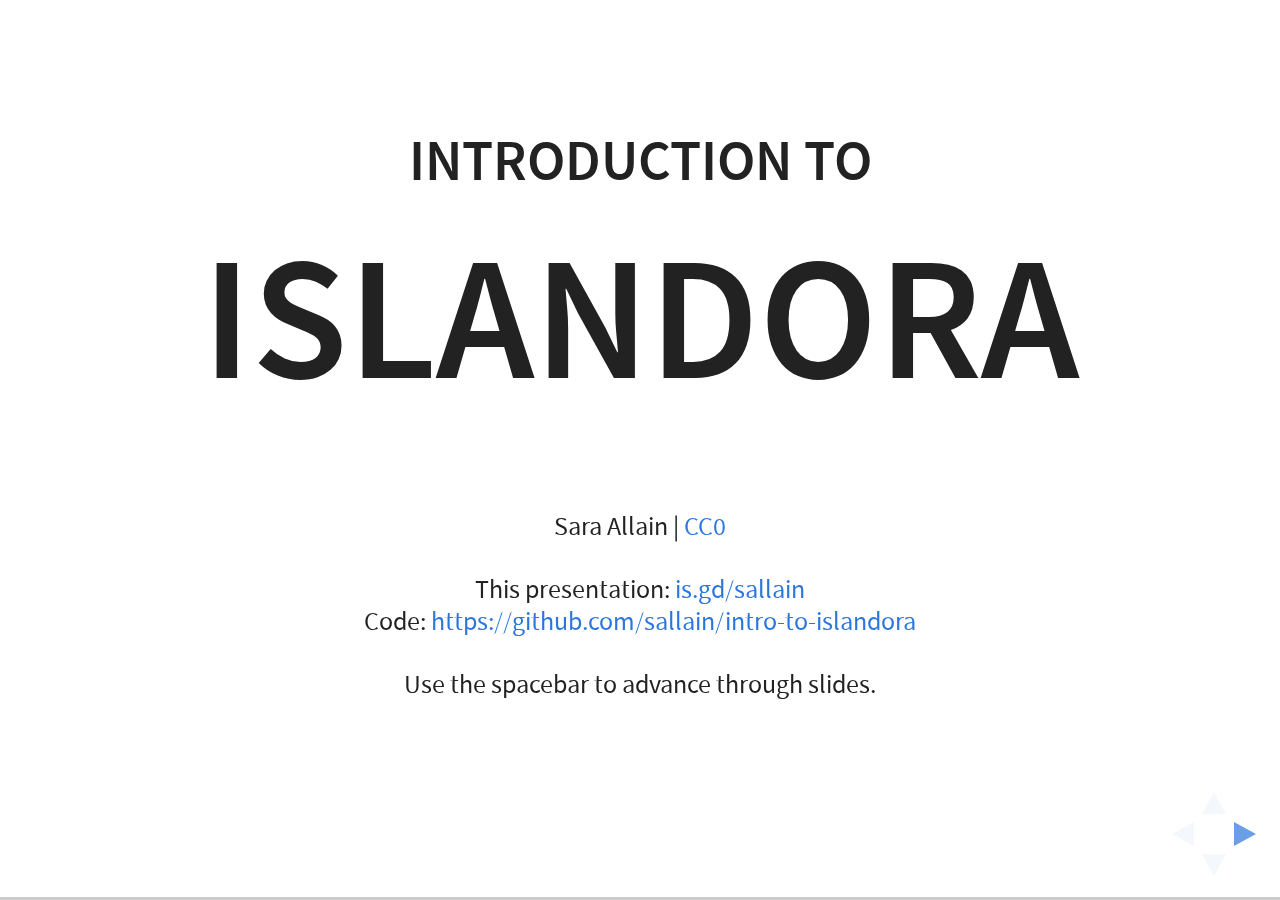
==== commit ec173513: "changed license, small theme changes" ====
--- a/index.html
+++ b/index.html
@@ -45,7 +45,7 @@
 					<h1>Islandora</h1>
 					<p>
 						<br />
-						<small>Sara Allain | CC BY-SA 4.0<br /><br />This presentation: <a href="http://sallain.github.io/intro-to-islandora">is.gd/sallain</a><br />Code: <a href="https://github.com/sallain/intro-to-islandora">https://github.com/sallain/intro-to-islandora</a><br /><br />Use the spacebar to advance through slides.</small>
+						<small>Sara Allain | <a href="https://creativecommons.org/about/cc0/">CC0</a><br /><br />This presentation: <a href="http://sallain.github.io/intro-to-islandora">is.gd/sallain</a><br />Code: <a href="https://github.com/sallain/intro-to-islandora">https://github.com/sallain/intro-to-islandora</a><br /><br />Use the spacebar to advance through slides.</small>
 					</p>
 				</section>
 
--- a/css/theme/white.css
+++ b/css/theme/white.css
@@ -50,10 +50,7 @@
   word-wrap: break-word; }
 
 .reveal h1 {
-  font-size: 4em;
-  font-weight: normal;
-  text-transform: none;
-  font-family: "Lobster", Helvetica, sans-serif; }
+  font-size: 4em; }
 
 .reveal h2 {
   font-size: 1.6em; }
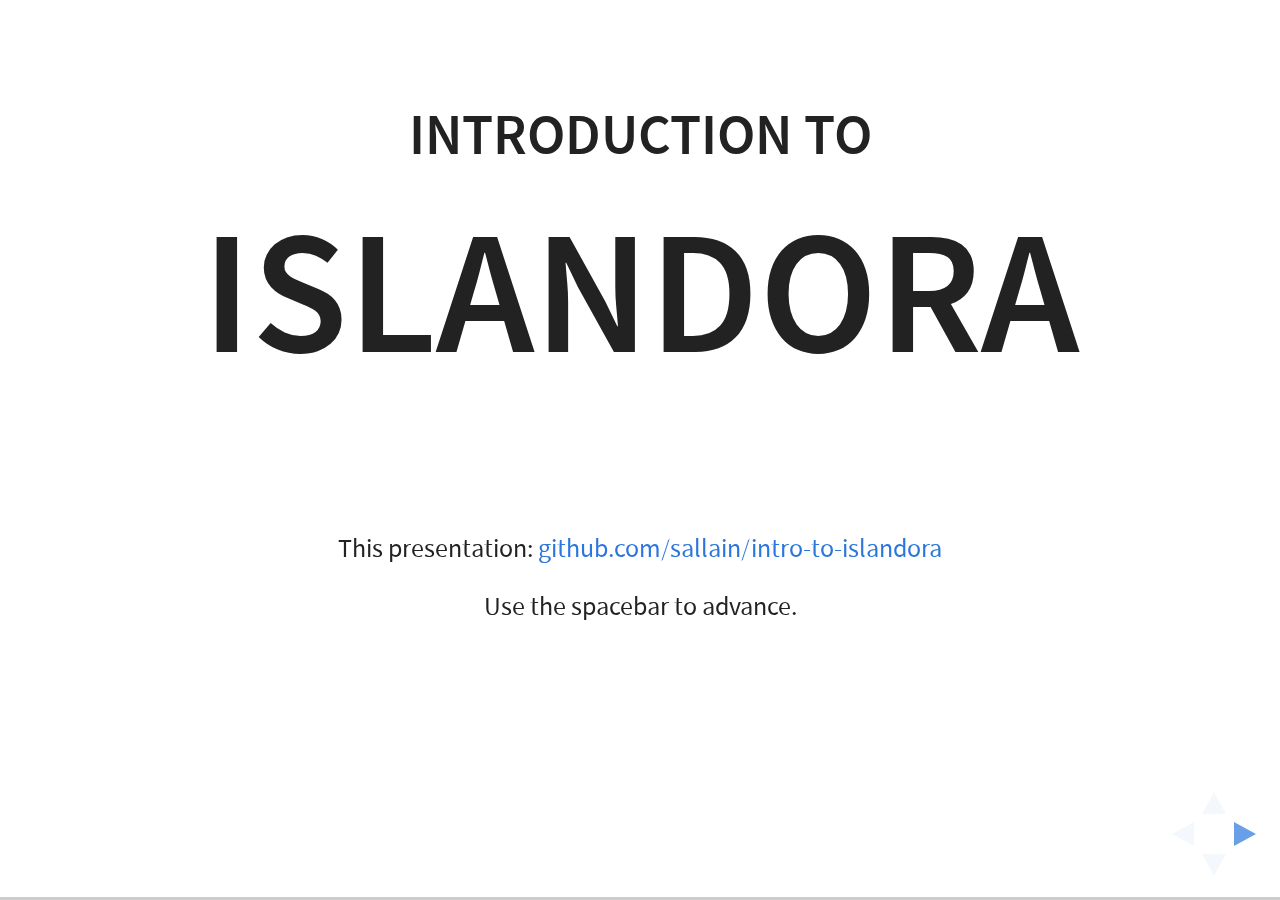
==== commit 7091c95b: "removing unnecessary files" ====
--- a/index.html
+++ b/index.html
@@ -1,238 +1,182 @@
 <!doctype html>
 <html lang="en">
 
-	<head>
-		<meta charset="utf-8">
+<head>
+	<meta charset="utf-8">
 
-		<title>Introduction to Islandora</title>
+	<title>Introduction to Islandora</title>
 
-		<meta name="description" content="Introduction to Islandora">
-		<meta name="author" content="Sara Allain">
+	<meta name="description" content="Introduction to Islandora">
+	<meta name="author" content="Sara Allain">
 
-		<meta name="apple-mobile-web-app-capable" content="yes">
-		<meta name="apple-mobile-web-app-status-bar-style" content="black-translucent">
+	<meta name="apple-mobile-web-app-capable" content="yes">
+	<meta name="apple-mobile-web-app-status-bar-style" content="black-translucent">
 
-		<meta name="viewport" content="width=device-width, initial-scale=1.0, maximum-scale=1.0, user-scalable=no, minimal-ui">
+	<meta name="viewport" content="width=device-width, initial-scale=1.0, maximum-scale=1.0, user-scalable=no, minimal-ui">
 
-		<link rel="stylesheet" href="css/reveal.css">
-		<link rel="stylesheet" href="css/theme/white.css" id="theme">
+	<link rel="stylesheet" href="css/reveal.css">
+	<link rel="stylesheet" href="css/theme/white.css" id="theme">
 
-		<!-- Code syntax highlighting -->
-		<link rel="stylesheet" href="lib/css/zenburn.css">
+	<!-- Code syntax highlighting -->
+	<link rel="stylesheet" href="lib/css/zenburn.css">
 
-		<!-- Printing and PDF exports -->
-		<script>
-			var link = document.createElement( 'link' );
-			link.rel = 'stylesheet';
-			link.type = 'text/css';
-			link.href = window.location.search.match( /print-pdf/gi ) ? 'css/print/pdf.css' : 'css/print/paper.css';
-			document.getElementsByTagName( 'head' )[0].appendChild( link );
-		</script>
+	<!-- Printing and PDF exports -->
+	<script>
+	var link = document.createElement( 'link' );
+	link.rel = 'stylesheet';
+	link.type = 'text/css';
+	link.href = window.location.search.match( /print-pdf/gi ) ? 'css/print/pdf.css' : 'css/print/paper.css';
+	document.getElementsByTagName( 'head' )[0].appendChild( link );
+	</script>
 
-		<!--[if lt IE 9]>
-		<script src="lib/js/html5shiv.js"></script>
-		<![endif]-->
-	</head>
+	<!--[if lt IE 9]>
+	<script src="lib/js/html5shiv.js"></script>
+	<![endif]-->
+</head>
 
-	<body>
+<body>
 
-		<div class="reveal">
+	<div class="reveal">
 
-			<!-- Any section element inside of this container is displayed as a slide -->
-			<div class="slides">
-				<section>
-					<h3>Introduction to</h3>
-					<h1>Islandora</h1>
-					<p>
-						<br />
-						<small>Sara Allain | <a href="https://creativecommons.org/about/cc0/">CC0</a><br /><br />This presentation: <a href="http://sallain.github.io/intro-to-islandora">is.gd/sallain</a><br />Code: <a href="https://github.com/sallain/intro-to-islandora">https://github.com/sallain/intro-to-islandora</a><br /><br />Use the spacebar to advance through slides.</small>
-					</p>
-				</section>
+		<!-- Any section element inside of this container is displayed as a slide -->
+		<div class="slides">
 
-				<section>
-					<h2>Definition</h2>
-					<p>Islandora is an open-source software framework designed to help institutions and organizations and their audiences collaboratively manage and discover digital assets using a best-practices framework.</p>
-					<small>- <a href="http://islandora.ca/about">About Islandora</a></small>
-				</section>
+			<section data-markdown>
+				<script type="text/template">
+					### Introduction to
 
-				<section>
-						<section>
-							<h2>Open Source</h2>
-						</section>
+					#Islandora
 
-						<section>
-							<h2>Islandora is Open Source</h2>
-							<p>Anybody with the knowledge, skill, and/or time can contribute to the code, making it better for everyone.</p>
-							<p>The non-profit Islandora Foundation oversees its maintenance and development and takes the lead in organizing the community.</p>
-							<small>- <a href="http://islandora.ca/about">About Islandora</a></small> <br />
-							<img src="img/opensource.png" height="200px">
-						</section>
+					<small>
 
-						<section>
-							<h2>Islandora is Open Source</h2>
-							<p>Open source means that we get to control, at a local level, how we use the software.</p>
-							<p>We control the data, the updating, the functionality, and the amount of time and resources that we put into the software.</p>
-						</section>
+					This presentation: [github.com/sallain/intro-to-islandora](https://github.com/sallain/intro-to-islandora/tree/advanced)
 
-						<section>
-							<h2>Islandora is a Community</h2>
-							<p>There are a hundreds of installs all over the world where people are working on the software, making it better, and helping each other out.</p>
-							<img src="img/map.png" height="400px">
-						</section>
+					Use the spacebar to advance.
 
-						<section>
-							<h2>Islandora is a Community</h2>
-							<p>Extensive <a href="https://wiki.duraspace.org/display/ISLANDORA715/Start">documentation</a>, an active <a href="https://groups.google.com/forum/#!forum/islandora">Google Group</a> and <a href="http://islandora.ca/help">IRC channel</a>, and expert colleagues around the world can help us work through problems and come up with creative solutions.</p>
-							<img src="img/group.png" height="300px">
-						</section>
-				</section>
+					</small>
+				</script>
+			</section>
 
-				<section>
-						<section>
-							<h2>Software Framework</h2>
-						</section>
+			<section data-markdown>
+				<script type="text/template">
+					##Definition
 
-						<section>
-							<h2>Islandora is a Sandwich</h2>
-							<p>It's a bundle of smaller things squished together between two giant open source platforms - Drupal (display) and Fedora (storage).</p>
-							<img src="img/burger.png" height="300px">
-						</section>
+					Islandora is an open-source software framework designed to help institutions and organizations and their audiences collaboratively manage and discover digital assets using a best-practices framework.
 
-						<section>
-							<h2>Islandora is a Sandwich</h2>
-							<p><a href="https://www.drupal.org/">Drupal</a> is the website that the rest of the world sees. It's really good at letting us build  things like websites, blogs, galleries, maps, exhibits, and timelines to display the things we store in Fedora.</p>
-							<img src="img/drupal.png" height="300px">
-						</section>
+					<small>- [About Islandora](http://islandora.ca/about)</small>
+				</script>
+			</section>
 
-						<section>
-							<h2>Islandora is a Sandwich</h2>
-							<p><a href="http://www.fedora-commons.org/">Fedora</a> is where we store all the stuff. It's really good at keeping everything safe and secure.</p>
-							<img src="img/fedora.png" height="300px">
-						</section>
+			<section data-markdown>
+				<script type="text/template">
+					##Islandora is a Sandwich
 
-						<section>
-							<h2>Islandora is a Sandwich</h2>
-							<p><a href="http://islandora.ca/">Islandora</a> brings Fedora and Drupal together. It adds a ton of important functionality through its solution packs and modules.</p>
-							<img src="img/Islandora.png" height="200px">
-						</section>
+					It's a bundle of microservices that act as a bridge between Drupal (display) and Fedora (storage). It adds adds functionality for preserving and displaying a wide variety of filetypes through its solution packs and modules.
 
-						<section>
-							<h2>Sandwich Fillings</h2>
-							<p>Islandora has solution packs for storing and presenting common types of data.</p>
-							<p class="center">
-								<a href="https://wiki.duraspace.org/display/ISLANDORA715/Audio+Solution+Pack">Audio</a> &middot
-								<a href="https://wiki.duraspace.org/display/ISLANDORA715/Basic+Collection+Solution+Pack">Basic Collection</a> &middot
-								<a href="https://wiki.duraspace.org/display/ISLANDORA715/Basic+Image+Solution+Pack">Basic Image</a> &middot
-								<a href="https://wiki.duraspace.org/display/ISLANDORA715/Book+Solution+Pack">Book</a> &middot
-								<br />
-								<a href="https://wiki.duraspace.org/display/ISLANDORA715/Compound+Solution+Pack">Compound Object</a> &middot
-								<a href="https://wiki.duraspace.org/display/ISLANDORA715/Large+Image+Solution+Pack">Large Image</a> &middot
-								<a href="https://wiki.duraspace.org/display/ISLANDORA715/Newspaper+Solution+Pack">Newspaper</a>
-								<br />
-								<a href="https://wiki.duraspace.org/display/ISLANDORA715/Islandora+Paged+Content">Paged Content</a> &middot
-								<a href="https://wiki.duraspace.org/display/ISLANDORA715/PDF+Solution+Pack">PDF</a> &middot
-								<a href="https://wiki.duraspace.org/display/ISLANDORA715/Video+Solution+Pack">Video</a> &middot
-								<a href="https://wiki.duraspace.org/display/ISLANDORA715/Web+Archive+Solution+Pack">Web Archive</a>
-								<br />
-								<a href="https://wiki.duraspace.org/display/ISLANDORA715/Islandora+Scholar">Islandora Scholar</a> &middot
-								<a href="https://wiki.duraspace.org/display/ISLANDORA715/Entities+Solution+Pack">Entities</a> &middot
-								<a href="https://wiki.duraspace.org/display/ISLANDORA715/Disk+Image+Solution+Pack">Disk Image</a>
-							</p>
-						</section>
+					![Image of a hamburger, the top bun representing Drupal, the fillings representing Islandora, and the bottom bun representing Fedora](img/burger.png)
+				</script>
+			</section>
 
-						<section>
-							<h2>Sandwich Fillings</h2>
-							<p>Islandora also has utility modules that let us perform various actions on that data and/or the attached metadata.</p>
-							<p class="center">
-								<a href="https://wiki.duraspace.org/display/ISLANDORA715/Islandora+Importer">Batch ingests</a> &middot
-								<a href="https://wiki.duraspace.org/display/ISLANDORA715/Islandora+Viewers">Alternative content displays</a>
-								<br />
-								Preservation (<a href="https://wiki.duraspace.org/display/ISLANDORA715/Islandora+Checksum">Checksum</a>, <a href="https://wiki.duraspace.org/display/ISLANDORA715/Islandora+FITS">FITS</a>, <a href="https://wiki.duraspace.org/display/ISLANDORA715/Islandora+BagIt">BagIt</a>, <a href="https://wiki.duraspace.org/display/ISLANDORA715/Islandora+PREMIS">PREMIS</a>, etc.)
-								<br />
-								<a href="https://wiki.duraspace.org/display/ISLANDORA715/Image+Annotation">Image annotation</a> &middot
-								<a href="https://wiki.duraspace.org/display/ISLANDORA715/Islandora+OCR">Optical character recognition</a>
-								<br />
-								And many more!
-							</p>
-						</section>
-				</section>
+			<section data-markdown>
+				<script type="text/template">
+					##Solution Packs
 
-				<section>
-						<section>
-							<h2>Digital Assets</h2>
-						</section>
+					Islandora has solution packs for storing and presenting common types of data:
 
-						<section>
-							<h2>Objects</h2>
-							<p>Every piece of content in Islandora is an object. Objects can be containers for other objects.</p>
-							<img src="img/book.png" height="250px">
-						</section>
+					[Audio](https://wiki.duraspace.org/display/ISLANDORA715/Audio+Solution+Pack),
+					[Basic Collections](https://wiki.duraspace.org/display/ISLANDORA715/Basic+Collection+Solution+Pack),
+					[Basic Images](https://wiki.duraspace.org/display/ISLANDORA715/Basic+Image+Solution+Pack),
+					[Books](https://wiki.duraspace.org/display/ISLANDORA715/Book+Solution+Pack),
+					[Compound Objects](https://wiki.duraspace.org/display/ISLANDORA715/Compound+Solution+Pack),
+					[Disk Images](https://wiki.duraspace.org/display/ISLANDORA715/Disk+Image+Solution+Pack),
+					[Entities](https://wiki.duraspace.org/display/ISLANDORA715/Entities+Solution+Pack),
+					[Large Images](https://wiki.duraspace.org/display/ISLANDORA715/Large+Image+Solution+Pack),
+					[Newspapers](https://wiki.duraspace.org/display/ISLANDORA715/Newspaper+Solution+Pack),
+					[Paged Content](https://wiki.duraspace.org/display/ISLANDORA715/Islandora+Paged+Content),
+					[PDFs](https://wiki.duraspace.org/display/ISLANDORA715/PDF+Solution+Pack),
+					[Videos](https://wiki.duraspace.org/display/ISLANDORA715/Video+Solution+Pack),
+					[Web Archives](https://wiki.duraspace.org/display/ISLANDORA715/Web+Archive+Solution+Pack),
+					[Islandora Scholar](https://wiki.duraspace.org/display/ISLANDORA715/Islandora+Scholar)
 
-						<section>
-							<h2>Metadata</h2>
-							<p>Metadata is information about the object. This can be descriptive, technical, or refer to relationships that the object has with other objects in the repository.</p>
-							<p>Through their metadata, objects relate to each other in a number of ways. Relationships can be hierarchical or flat, and an object can have many relationships.</p>
-							<img src="img/book.png" height="250px">
-						</section>
+				</script>
+			</section>
 
-						<section>
-							<h2>Searching</h2>
-							<p>A discovery layer that provides robust searching and indexing using <a href="https://wiki.duraspace.org/display/ISLANDORA715/milestone+6+-+Installing+Solr+and+GSearch">Lucene, Solr, and GSearch</a>.</p>
-							<img src="img/catalog.png" height="300px">
-						</section>
+			<section data-markdown>
+				<script type="text/template">
+					##Utility modules
 
-				</section>
+					Islandora also has utility modules to perform various actions on that data and/or the attached metadata:
 
-				<section>
-					<section class="body">
-						<h2>Credits</h2>
-					</section>
+					[Altmetrics](https://wiki.duraspace.org/display/ISLANDORA/Islandora+Altmetrics), [batch ingests](https://wiki.duraspace.org/display/ISLANDORA715/Islandora+Importer), preservation ([checksum](https://wiki.duraspace.org/display/ISLANDORA715/Islandora+Checksum), [FITS](https://wiki.duraspace.org/display/ISLANDORA715/Islandora+FITS), [BagIt](https://wiki.duraspace.org/display/ISLANDORA715/Islandora+BagIt), [PREMIS](https://wiki.duraspace.org/display/ISLANDORA715/Islandora+PREMIS), etc.), [image annotation](https://wiki.duraspace.org/display/ISLANDORA715/Image+Annotation), [optical character recognition](https://wiki.duraspace.org/display/ISLANDORA715/Islandora+OCR), [usage stats](https://wiki.duraspace.org/display/ISLANDORA/Islandora+Usage+Stats), and [many more](https://wiki.duraspace.org/display/ISLANDORA/Islandora+Utility+Modules).
+				</script>
+			</section>
 
-					<section class="body">
-						<h2>Citations</h2>
-						<ul>
-							<li>Nick Ruest & Kirsta Stapelfeldt, <a href="http://yorkspace.library.yorku.ca/xmlui/handle/10315/28006">Introduction to Islandora</a></li>
-							<li>The <a href="http://islandora.ca">Islandora</a> and <a href="http://www.discoverygarden.ca/">Discovery Garden</a> websites, blogs, documentation, and Github repositories</li>
-							<li>Many, many other presentations that I've seen over the years on Islandora</li>
-						</ul>
-					</section>
+			<section data-markdown>
+				<script type="text/template">
+					<h2>Digital Assets</h2>
+				</script>
+			</section>
 
-					<section class="body">
-						<h2>License</h2>
-						<p>This presentation is licensed CC BY-SA meaning that it can be copied, redistributed, remixed, transformed, and built upon for any purpose as long as proper attribution is given.</p>
-					</section>
-				</section>
-			</div>
+			<section data-markdown>
+				<script type="text/template">
+					<h2>Objects</h2>
+					<p>Every piece of content in Islandora is an object. Objects can be containers for other objects.</p>
+					<img src="img/book.png" height="250px">
+				</script>
+			</section>
 
-		</div>
+			<section data-markdown>
+				<script type="text/template">
+					<h2>Searching</h2>
+					<p>A discovery layer that provides robust searching and indexing using <a href="https://wiki.duraspace.org/display/ISLANDORA715/milestone+6+-+Installing+Solr+and+GSearch">Lucene, Solr, and GSearch</a>.</p>
+					<img src="img/catalog.png" height="300px">
+				</script>
+			</section>
 
-		<script src="lib/js/head.min.js"></script>
-		<script src="js/reveal.js"></script>
-
-		<script>
-
-			// Full list of configuration options available at:
-			// https://github.com/hakimel/reveal.js#configuration
-			Reveal.initialize({
-				controls: true,
-				progress: true,
-				history: true,
-				center: true,
-
-				transition: 'none', // none/fade/slide/convex/concave/zoom
-
-				// Optional reveal.js plugins
-				dependencies: [
-					{ src: 'lib/js/classList.js', condition: function() { return !document.body.classList; } },
-					{ src: 'plugin/markdown/marked.js', condition: function() { return !!document.querySelector( '[data-markdown]' ); } },
-					{ src: 'plugin/markdown/markdown.js', condition: function() { return !!document.querySelector( '[data-markdown]' ); } },
-					{ src: 'plugin/highlight/highlight.js', async: true, condition: function() { return !!document.querySelector( 'pre code' ); }, callback: function() { hljs.initHighlightingOnLoad(); } },
-					{ src: 'plugin/zoom-js/zoom.js', async: true },
-					{ src: 'plugin/notes/notes.js', async: true }
-				]
-			});
+			<section data-markdown>
+				<script type="text/template">
+					<h2>Citations</h2>
+					<ul>
+						<li>Nick Ruest & Kirsta Stapelfeldt, <a href="http://yorkspace.library.yorku.ca/xmlui/handle/10315/28006">Introduction to Islandora</a></li>
+						<li>The <a href="http://islandora.ca">Islandora</a> and <a href="http://www.discoverygarden.ca/">Discovery Garden</a> websites, blogs, documentation, and Github repositories</li>
+						<li>Many, many other presentations over the years on Islandora</li>
+					</ul>
+				</script>
+			</section>
 
 		</script>
+	</section>
+</div>
 
-	</body>
+</div>
+
+<script src="lib/js/head.min.js"></script>
+<script src="js/reveal.js"></script>
+
+<script>
+
+// Full list of configuration options available at:
+// https://github.com/hakimel/reveal.js#configuration
+Reveal.initialize({
+	controls: true,
+	progress: true,
+	history: true,
+	center: true,
+
+	transition: 'none', // none/fade/slide/convex/concave/zoom
+
+	// Optional reveal.js plugins
+	dependencies: [
+		{ src: 'lib/js/classList.js', condition: function() { return !document.body.classList; } },
+		{ src: 'plugin/markdown/marked.js', condition: function() { return !!document.querySelector( '[data-markdown]' ); } },
+		{ src: 'plugin/markdown/markdown.js', condition: function() { return !!document.querySelector( '[data-markdown]' ); } },
+		{ src: 'plugin/highlight/highlight.js', async: true, condition: function() { return !!document.querySelector( 'pre code' ); }, callback: function() { hljs.initHighlightingOnLoad(); } },
+		{ src: 'plugin/zoom-js/zoom.js', async: true },
+		{ src: 'plugin/notes/notes.js', async: true }
+	]
+});
+
+</script>
+
+</body>
 </html>
--- a/css/theme/white.css
+++ b/css/theme/white.css
@@ -40,13 +40,11 @@
 .reveal h5,
 .reveal h6 {
   margin: 0 0 20px 0;
-  color: #222;
   font-family: "Source Sans Pro", Helvetica, sans-serif;
   font-weight: 600;
   line-height: 1.2;
   letter-spacing: normal;
   text-transform: uppercase;
-  text-shadow: none;
   word-wrap: break-word; }
 
 .reveal h1 {
@@ -75,8 +73,8 @@
 .reveal img,
 .reveal video,
 .reveal iframe {
-  max-width: 95%;
-  max-height: 95%; }
+  max-width: 70%;
+  max-height: 70%; }
 
 .reveal strong,
 .reveal b {
@@ -223,7 +221,7 @@
  * IMAGES
  *********************************************/
 .reveal section img {
-  margin: 0px;
+  margin: 40px;
   background: rgba(255, 255, 255, 0.12); }
 
 .reveal section img.plain {
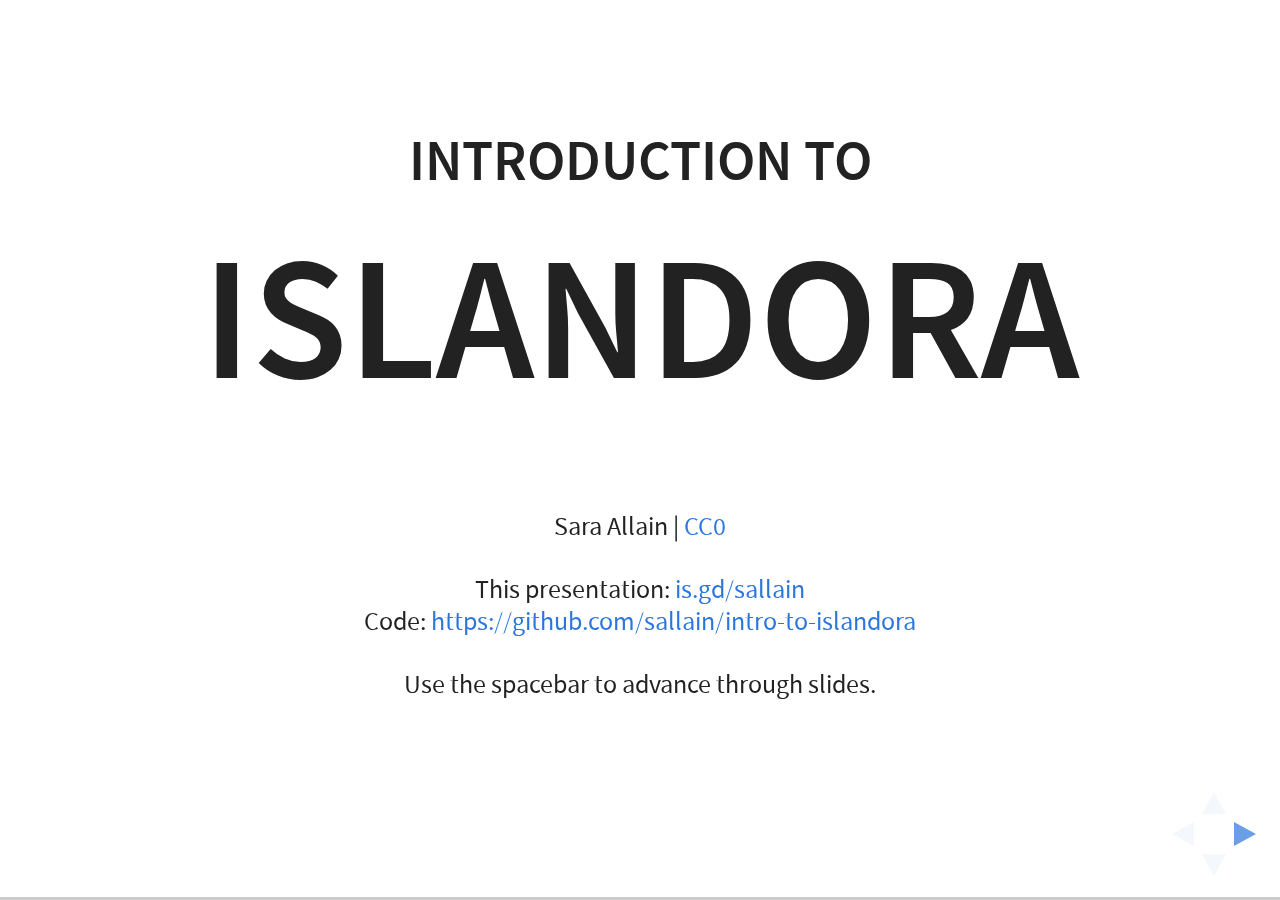
==== commit 8bd0c993: "Merge pull request #7 from sallain/master" ====
--- a/index.html
+++ b/index.html
@@ -1,182 +1,238 @@
 <!doctype html>
 <html lang="en">
 
-<head>
-	<meta charset="utf-8">
-
-	<title>Introduction to Islandora</title>
-
-	<meta name="description" content="Introduction to Islandora">
-	<meta name="author" content="Sara Allain">
-
-	<meta name="apple-mobile-web-app-capable" content="yes">
-	<meta name="apple-mobile-web-app-status-bar-style" content="black-translucent">
-
-	<meta name="viewport" content="width=device-width, initial-scale=1.0, maximum-scale=1.0, user-scalable=no, minimal-ui">
-
-	<link rel="stylesheet" href="css/reveal.css">
-	<link rel="stylesheet" href="css/theme/white.css" id="theme">
-
-	<!-- Code syntax highlighting -->
-	<link rel="stylesheet" href="lib/css/zenburn.css">
-
-	<!-- Printing and PDF exports -->
-	<script>
-	var link = document.createElement( 'link' );
-	link.rel = 'stylesheet';
-	link.type = 'text/css';
-	link.href = window.location.search.match( /print-pdf/gi ) ? 'css/print/pdf.css' : 'css/print/paper.css';
-	document.getElementsByTagName( 'head' )[0].appendChild( link );
-	</script>
-
-	<!--[if lt IE 9]>
-	<script src="lib/js/html5shiv.js"></script>
-	<![endif]-->
-</head>
-
-<body>
-
-	<div class="reveal">
-
-		<!-- Any section element inside of this container is displayed as a slide -->
-		<div class="slides">
-
-			<section data-markdown>
-				<script type="text/template">
-					### Introduction to
-
-					#Islandora
-
-					<small>
-
-					This presentation: [github.com/sallain/intro-to-islandora](https://github.com/sallain/intro-to-islandora/tree/advanced)
-
-					Use the spacebar to advance.
-
-					</small>
-				</script>
-			</section>
-
-			<section data-markdown>
-				<script type="text/template">
-					##Definition
-
-					Islandora is an open-source software framework designed to help institutions and organizations and their audiences collaboratively manage and discover digital assets using a best-practices framework.
-
-					<small>- [About Islandora](http://islandora.ca/about)</small>
-				</script>
-			</section>
-
-			<section data-markdown>
-				<script type="text/template">
-					##Islandora is a Sandwich
-
-					It's a bundle of microservices that act as a bridge between Drupal (display) and Fedora (storage). It adds adds functionality for preserving and displaying a wide variety of filetypes through its solution packs and modules.
-
-					![Image of a hamburger, the top bun representing Drupal, the fillings representing Islandora, and the bottom bun representing Fedora](img/burger.png)
-				</script>
-			</section>
-
-			<section data-markdown>
-				<script type="text/template">
-					##Solution Packs
-
-					Islandora has solution packs for storing and presenting common types of data:
-
-					[Audio](https://wiki.duraspace.org/display/ISLANDORA715/Audio+Solution+Pack),
-					[Basic Collections](https://wiki.duraspace.org/display/ISLANDORA715/Basic+Collection+Solution+Pack),
-					[Basic Images](https://wiki.duraspace.org/display/ISLANDORA715/Basic+Image+Solution+Pack),
-					[Books](https://wiki.duraspace.org/display/ISLANDORA715/Book+Solution+Pack),
-					[Compound Objects](https://wiki.duraspace.org/display/ISLANDORA715/Compound+Solution+Pack),
-					[Disk Images](https://wiki.duraspace.org/display/ISLANDORA715/Disk+Image+Solution+Pack),
-					[Entities](https://wiki.duraspace.org/display/ISLANDORA715/Entities+Solution+Pack),
-					[Large Images](https://wiki.duraspace.org/display/ISLANDORA715/Large+Image+Solution+Pack),
-					[Newspapers](https://wiki.duraspace.org/display/ISLANDORA715/Newspaper+Solution+Pack),
-					[Paged Content](https://wiki.duraspace.org/display/ISLANDORA715/Islandora+Paged+Content),
-					[PDFs](https://wiki.duraspace.org/display/ISLANDORA715/PDF+Solution+Pack),
-					[Videos](https://wiki.duraspace.org/display/ISLANDORA715/Video+Solution+Pack),
-					[Web Archives](https://wiki.duraspace.org/display/ISLANDORA715/Web+Archive+Solution+Pack),
-					[Islandora Scholar](https://wiki.duraspace.org/display/ISLANDORA715/Islandora+Scholar)
-
-				</script>
-			</section>
-
-			<section data-markdown>
-				<script type="text/template">
-					##Utility modules
-
-					Islandora also has utility modules to perform various actions on that data and/or the attached metadata:
-
-					[Altmetrics](https://wiki.duraspace.org/display/ISLANDORA/Islandora+Altmetrics), [batch ingests](https://wiki.duraspace.org/display/ISLANDORA715/Islandora+Importer), preservation ([checksum](https://wiki.duraspace.org/display/ISLANDORA715/Islandora+Checksum), [FITS](https://wiki.duraspace.org/display/ISLANDORA715/Islandora+FITS), [BagIt](https://wiki.duraspace.org/display/ISLANDORA715/Islandora+BagIt), [PREMIS](https://wiki.duraspace.org/display/ISLANDORA715/Islandora+PREMIS), etc.), [image annotation](https://wiki.duraspace.org/display/ISLANDORA715/Image+Annotation), [optical character recognition](https://wiki.duraspace.org/display/ISLANDORA715/Islandora+OCR), [usage stats](https://wiki.duraspace.org/display/ISLANDORA/Islandora+Usage+Stats), and [many more](https://wiki.duraspace.org/display/ISLANDORA/Islandora+Utility+Modules).
-				</script>
-			</section>
-
-			<section data-markdown>
-				<script type="text/template">
-					<h2>Digital Assets</h2>
-				</script>
-			</section>
-
-			<section data-markdown>
-				<script type="text/template">
-					<h2>Objects</h2>
-					<p>Every piece of content in Islandora is an object. Objects can be containers for other objects.</p>
-					<img src="img/book.png" height="250px">
-				</script>
-			</section>
-
-			<section data-markdown>
-				<script type="text/template">
-					<h2>Searching</h2>
-					<p>A discovery layer that provides robust searching and indexing using <a href="https://wiki.duraspace.org/display/ISLANDORA715/milestone+6+-+Installing+Solr+and+GSearch">Lucene, Solr, and GSearch</a>.</p>
-					<img src="img/catalog.png" height="300px">
-				</script>
-			</section>
-
-			<section data-markdown>
-				<script type="text/template">
-					<h2>Citations</h2>
-					<ul>
-						<li>Nick Ruest & Kirsta Stapelfeldt, <a href="http://yorkspace.library.yorku.ca/xmlui/handle/10315/28006">Introduction to Islandora</a></li>
-						<li>The <a href="http://islandora.ca">Islandora</a> and <a href="http://www.discoverygarden.ca/">Discovery Garden</a> websites, blogs, documentation, and Github repositories</li>
-						<li>Many, many other presentations over the years on Islandora</li>
-					</ul>
-				</script>
-			</section>
-
+	<head>
+		<meta charset="utf-8">
+
+		<title>Introduction to Islandora</title>
+
+		<meta name="description" content="Introduction to Islandora">
+		<meta name="author" content="Sara Allain">
+
+		<meta name="apple-mobile-web-app-capable" content="yes">
+		<meta name="apple-mobile-web-app-status-bar-style" content="black-translucent">
+
+		<meta name="viewport" content="width=device-width, initial-scale=1.0, maximum-scale=1.0, user-scalable=no, minimal-ui">
+
+		<link rel="stylesheet" href="css/reveal.css">
+		<link rel="stylesheet" href="css/theme/white.css" id="theme">
+
+		<!-- Code syntax highlighting -->
+		<link rel="stylesheet" href="lib/css/zenburn.css">
+
+		<!-- Printing and PDF exports -->
+		<script>
+			var link = document.createElement( 'link' );
+			link.rel = 'stylesheet';
+			link.type = 'text/css';
+			link.href = window.location.search.match( /print-pdf/gi ) ? 'css/print/pdf.css' : 'css/print/paper.css';
+			document.getElementsByTagName( 'head' )[0].appendChild( link );
 		</script>
-	</section>
-</div>
-
-</div>
-
-<script src="lib/js/head.min.js"></script>
-<script src="js/reveal.js"></script>
-
-<script>
-
-// Full list of configuration options available at:
-// https://github.com/hakimel/reveal.js#configuration
-Reveal.initialize({
-	controls: true,
-	progress: true,
-	history: true,
-	center: true,
-
-	transition: 'none', // none/fade/slide/convex/concave/zoom
-
-	// Optional reveal.js plugins
-	dependencies: [
-		{ src: 'lib/js/classList.js', condition: function() { return !document.body.classList; } },
-		{ src: 'plugin/markdown/marked.js', condition: function() { return !!document.querySelector( '[data-markdown]' ); } },
-		{ src: 'plugin/markdown/markdown.js', condition: function() { return !!document.querySelector( '[data-markdown]' ); } },
-		{ src: 'plugin/highlight/highlight.js', async: true, condition: function() { return !!document.querySelector( 'pre code' ); }, callback: function() { hljs.initHighlightingOnLoad(); } },
-		{ src: 'plugin/zoom-js/zoom.js', async: true },
-		{ src: 'plugin/notes/notes.js', async: true }
-	]
-});
-
-</script>
-
-</body>
+
+		<!--[if lt IE 9]>
+		<script src="lib/js/html5shiv.js"></script>
+		<![endif]-->
+	</head>
+
+	<body>
+
+		<div class="reveal">
+
+			<!-- Any section element inside of this container is displayed as a slide -->
+			<div class="slides">
+				<section>
+					<h3>Introduction to</h3>
+					<h1>Islandora</h1>
+					<p>
+						<br />
+						<small>Sara Allain | <a href="https://creativecommons.org/about/cc0/">CC0</a><br /><br />This presentation: <a href="http://sallain.github.io/intro-to-islandora">is.gd/sallain</a><br />Code: <a href="https://github.com/sallain/intro-to-islandora">https://github.com/sallain/intro-to-islandora</a><br /><br />Use the spacebar to advance through slides.</small>
+					</p>
+				</section>
+
+				<section>
+					<h2>Definition</h2>
+					<p>Islandora is an open-source software framework designed to help institutions and organizations and their audiences collaboratively manage and discover digital assets using a best-practices framework.</p>
+					<small>- <a href="http://islandora.ca/about">About Islandora</a></small>
+				</section>
+
+				<section>
+						<section>
+							<h2>Open Source</h2>
+						</section>
+
+						<section>
+							<h2>Islandora is Open Source</h2>
+							<p>Anybody with the knowledge, skill, and/or time can contribute to the code, making it better for everyone.</p>
+							<p>The non-profit Islandora Foundation oversees its maintenance and development and takes the lead in organizing the community.</p>
+							<small>- <a href="http://islandora.ca/about">About Islandora</a></small> <br />
+							<img src="img/opensource.png" height="200px">
+						</section>
+
+						<section>
+							<h2>Islandora is Open Source</h2>
+							<p>Open source means that we get to control, at a local level, how we use the software.</p>
+							<p>We control the data, the updating, the functionality, and the amount of time and resources that we put into the software.</p>
+						</section>
+
+						<section>
+							<h2>Islandora is a Community</h2>
+							<p>There are a hundreds of installs all over the world where people are working on the software, making it better, and helping each other out.</p>
+							<img src="img/map.png" height="400px">
+						</section>
+
+						<section>
+							<h2>Islandora is a Community</h2>
+							<p>Extensive <a href="https://wiki.duraspace.org/display/ISLANDORA715/Start">documentation</a>, an active <a href="https://groups.google.com/forum/#!forum/islandora">Google Group</a> and <a href="http://islandora.ca/help">IRC channel</a>, and expert colleagues around the world can help us work through problems and come up with creative solutions.</p>
+							<img src="img/group.png" height="300px">
+						</section>
+				</section>
+
+				<section>
+						<section>
+							<h2>Software Framework</h2>
+						</section>
+
+						<section>
+							<h2>Islandora is a Sandwich</h2>
+							<p>It's a bundle of smaller things squished together between two giant open source platforms - Drupal (display) and Fedora (storage).</p>
+							<img src="img/burger.png" height="300px">
+						</section>
+
+						<section>
+							<h2>Islandora is a Sandwich</h2>
+							<p><a href="https://www.drupal.org/">Drupal</a> is the website that the rest of the world sees. It's really good at letting us build  things like websites, blogs, galleries, maps, exhibits, and timelines to display the things we store in Fedora.</p>
+							<img src="img/drupal.png" height="300px">
+						</section>
+
+						<section>
+							<h2>Islandora is a Sandwich</h2>
+							<p><a href="http://www.fedora-commons.org/">Fedora</a> is where we store all the stuff. It's really good at keeping everything safe and secure.</p>
+							<img src="img/fedora.png" height="300px">
+						</section>
+
+						<section>
+							<h2>Islandora is a Sandwich</h2>
+							<p><a href="http://islandora.ca/">Islandora</a> brings Fedora and Drupal together. It adds a ton of important functionality through its solution packs and modules.</p>
+							<img src="img/Islandora.png" height="200px">
+						</section>
+
+						<section>
+							<h2>Sandwich Fillings</h2>
+							<p>Islandora has solution packs for storing and presenting common types of data.</p>
+							<p class="center">
+								<a href="https://wiki.duraspace.org/display/ISLANDORA715/Audio+Solution+Pack">Audio</a> &middot
+								<a href="https://wiki.duraspace.org/display/ISLANDORA715/Basic+Collection+Solution+Pack">Basic Collection</a> &middot
+								<a href="https://wiki.duraspace.org/display/ISLANDORA715/Basic+Image+Solution+Pack">Basic Image</a> &middot
+								<a href="https://wiki.duraspace.org/display/ISLANDORA715/Book+Solution+Pack">Book</a> &middot
+								<br />
+								<a href="https://wiki.duraspace.org/display/ISLANDORA715/Compound+Solution+Pack">Compound Object</a> &middot
+								<a href="https://wiki.duraspace.org/display/ISLANDORA715/Large+Image+Solution+Pack">Large Image</a> &middot
+								<a href="https://wiki.duraspace.org/display/ISLANDORA715/Newspaper+Solution+Pack">Newspaper</a>
+								<br />
+								<a href="https://wiki.duraspace.org/display/ISLANDORA715/Islandora+Paged+Content">Paged Content</a> &middot
+								<a href="https://wiki.duraspace.org/display/ISLANDORA715/PDF+Solution+Pack">PDF</a> &middot
+								<a href="https://wiki.duraspace.org/display/ISLANDORA715/Video+Solution+Pack">Video</a> &middot
+								<a href="https://wiki.duraspace.org/display/ISLANDORA715/Web+Archive+Solution+Pack">Web Archive</a>
+								<br />
+								<a href="https://wiki.duraspace.org/display/ISLANDORA715/Islandora+Scholar">Islandora Scholar</a> &middot
+								<a href="https://wiki.duraspace.org/display/ISLANDORA715/Entities+Solution+Pack">Entities</a> &middot
+								<a href="https://wiki.duraspace.org/display/ISLANDORA715/Disk+Image+Solution+Pack">Disk Image</a>
+							</p>
+						</section>
+
+						<section>
+							<h2>Sandwich Fillings</h2>
+							<p>Islandora also has utility modules that let us perform various actions on that data and/or the attached metadata.</p>
+							<p class="center">
+								<a href="https://wiki.duraspace.org/display/ISLANDORA715/Islandora+Importer">Batch ingests</a> &middot
+								<a href="https://wiki.duraspace.org/display/ISLANDORA715/Islandora+Viewers">Alternative content displays</a>
+								<br />
+								Preservation (<a href="https://wiki.duraspace.org/display/ISLANDORA715/Islandora+Checksum">Checksum</a>, <a href="https://wiki.duraspace.org/display/ISLANDORA715/Islandora+FITS">FITS</a>, <a href="https://wiki.duraspace.org/display/ISLANDORA715/Islandora+BagIt">BagIt</a>, <a href="https://wiki.duraspace.org/display/ISLANDORA715/Islandora+PREMIS">PREMIS</a>, etc.)
+								<br />
+								<a href="https://wiki.duraspace.org/display/ISLANDORA715/Image+Annotation">Image annotation</a> &middot
+								<a href="https://wiki.duraspace.org/display/ISLANDORA715/Islandora+OCR">Optical character recognition</a>
+								<br />
+								And many more!
+							</p>
+						</section>
+				</section>
+
+				<section>
+						<section>
+							<h2>Digital Assets</h2>
+						</section>
+
+						<section>
+							<h2>Objects</h2>
+							<p>Every piece of content in Islandora is an object. Objects can be containers for other objects.</p>
+							<img src="img/book.png" height="250px">
+						</section>
+
+						<section>
+							<h2>Metadata</h2>
+							<p>Metadata is information about the object. This can be descriptive, technical, or refer to relationships that the object has with other objects in the repository.</p>
+							<p>Through their metadata, objects relate to each other in a number of ways. Relationships can be hierarchical or flat, and an object can have many relationships.</p>
+							<img src="img/book.png" height="250px">
+						</section>
+
+						<section>
+							<h2>Searching</h2>
+							<p>A discovery layer that provides robust searching and indexing using <a href="https://wiki.duraspace.org/display/ISLANDORA715/milestone+6+-+Installing+Solr+and+GSearch">Lucene, Solr, and GSearch</a>.</p>
+							<img src="img/catalog.png" height="300px">
+						</section>
+
+				</section>
+
+				<section>
+					<section class="body">
+						<h2>Credits</h2>
+					</section>
+
+					<section class="body">
+						<h2>Citations</h2>
+						<ul>
+							<li>Nick Ruest & Kirsta Stapelfeldt, <a href="http://yorkspace.library.yorku.ca/xmlui/handle/10315/28006">Introduction to Islandora</a></li>
+							<li>The <a href="http://islandora.ca">Islandora</a> and <a href="http://www.discoverygarden.ca/">Discovery Garden</a> websites, blogs, documentation, and Github repositories</li>
+							<li>Many, many other presentations that I've seen over the years on Islandora</li>
+						</ul>
+					</section>
+
+					<section class="body">
+						<h2>License</h2>
+						<p>This presentation is licensed CC BY-SA meaning that it can be copied, redistributed, remixed, transformed, and built upon for any purpose as long as proper attribution is given.</p>
+					</section>
+				</section>
+			</div>
+
+		</div>
+
+		<script src="lib/js/head.min.js"></script>
+		<script src="js/reveal.js"></script>
+
+		<script>
+
+			// Full list of configuration options available at:
+			// https://github.com/hakimel/reveal.js#configuration
+			Reveal.initialize({
+				controls: true,
+				progress: true,
+				history: true,
+				center: true,
+
+				transition: 'none', // none/fade/slide/convex/concave/zoom
+
+				// Optional reveal.js plugins
+				dependencies: [
+					{ src: 'lib/js/classList.js', condition: function() { return !document.body.classList; } },
+					{ src: 'plugin/markdown/marked.js', condition: function() { return !!document.querySelector( '[data-markdown]' ); } },
+					{ src: 'plugin/markdown/markdown.js', condition: function() { return !!document.querySelector( '[data-markdown]' ); } },
+					{ src: 'plugin/highlight/highlight.js', async: true, condition: function() { return !!document.querySelector( 'pre code' ); }, callback: function() { hljs.initHighlightingOnLoad(); } },
+					{ src: 'plugin/zoom-js/zoom.js', async: true },
+					{ src: 'plugin/notes/notes.js', async: true }
+				]
+			});
+
+		</script>
+
+	</body>
 </html>
--- a/css/theme/white.css
+++ b/css/theme/white.css
@@ -40,11 +40,13 @@
 .reveal h5,
 .reveal h6 {
   margin: 0 0 20px 0;
+  color: #222;
   font-family: "Source Sans Pro", Helvetica, sans-serif;
   font-weight: 600;
   line-height: 1.2;
   letter-spacing: normal;
   text-transform: uppercase;
+  text-shadow: none;
   word-wrap: break-word; }
 
 .reveal h1 {
@@ -73,8 +75,8 @@
 .reveal img,
 .reveal video,
 .reveal iframe {
-  max-width: 70%;
-  max-height: 70%; }
+  max-width: 95%;
+  max-height: 95%; }
 
 .reveal strong,
 .reveal b {
@@ -221,7 +223,7 @@
  * IMAGES
  *********************************************/
 .reveal section img {
-  margin: 40px;
+  margin: 0px;
   background: rgba(255, 255, 255, 0.12); }
 
 .reveal section img.plain {
